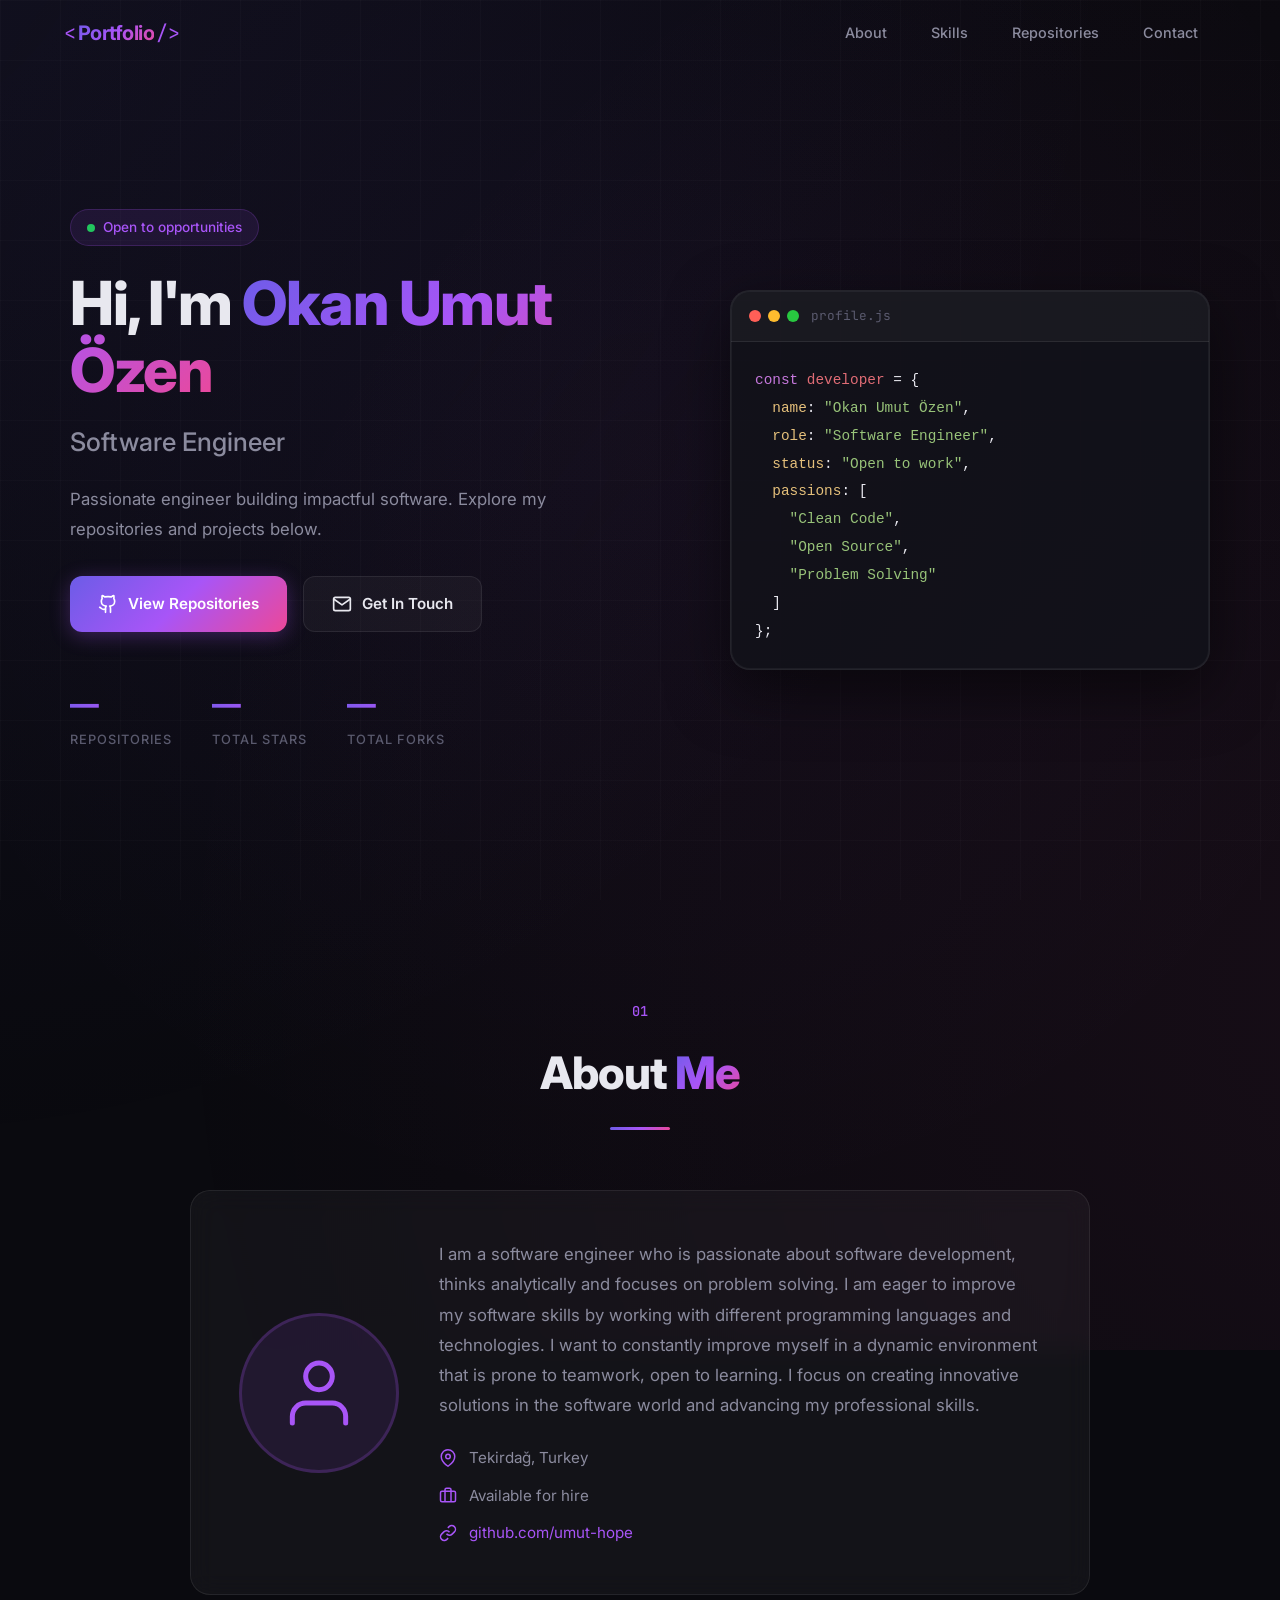
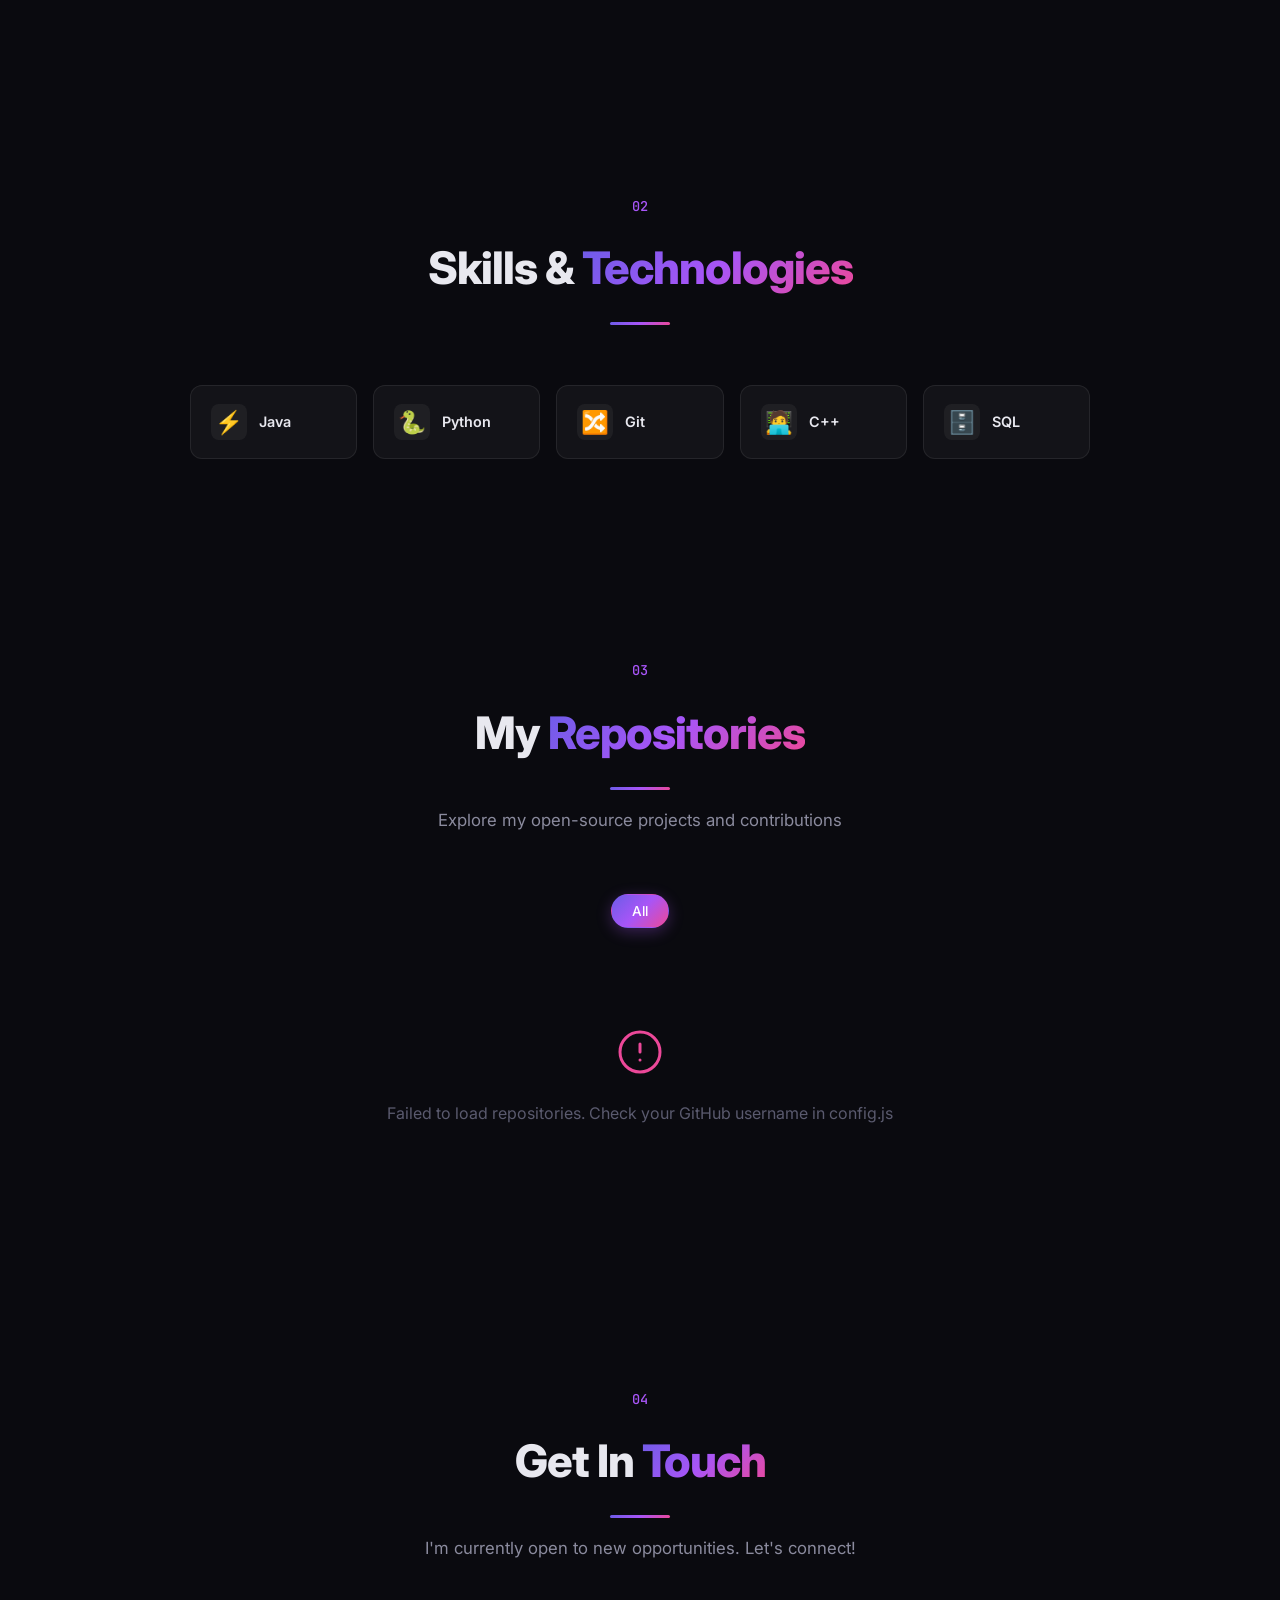
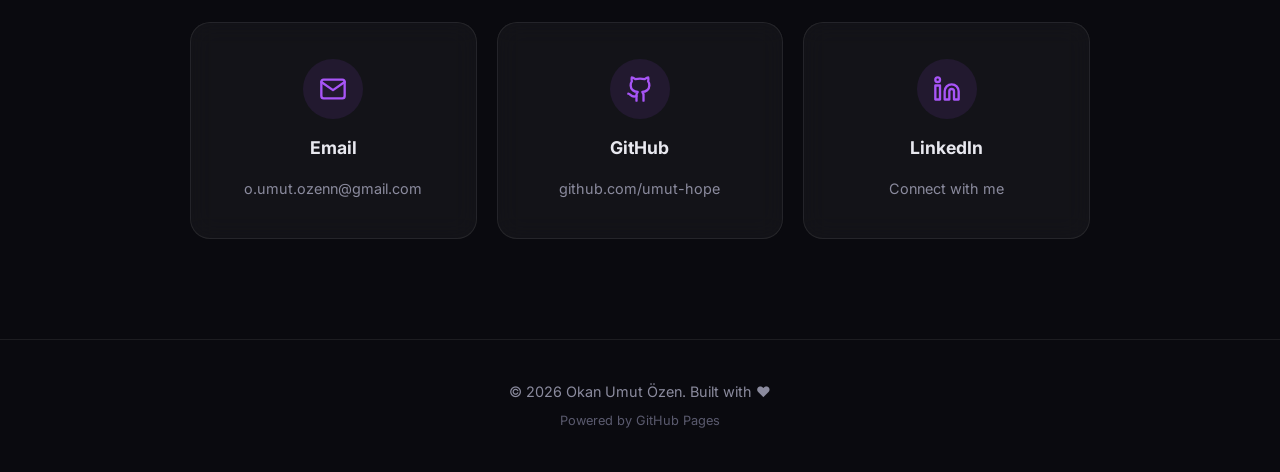
==== index.html @ e016a248 "Portfolio site redesign" ====
<!DOCTYPE html>
<html lang="en">
<head>
    <meta charset="UTF-8">
    <meta name="viewport" content="width=device-width, initial-scale=1.0">
    <meta name="description" content="Portfolio website showcasing projects, repositories, and professional background. Open for job opportunities.">
    <title>Portfolio | Developer</title>
    <link rel="preconnect" href="https://fonts.googleapis.com">
    <link rel="preconnect" href="https://fonts.gstatic.com" crossorigin>
    <link href="https://fonts.googleapis.com/css2?family=Inter:wght@300;400;500;600;700;800&family=JetBrains+Mono:wght@400;500&display=swap" rel="stylesheet">
    <link rel="stylesheet" href="style.css">
</head>
<body>
    <!-- Animated Background -->
    <div class="bg-gradient"></div>
    <div class="bg-grid"></div>

    <!-- Navigation -->
    <nav id="navbar" class="navbar">
        <div class="nav-container">
            <a href="#hero" class="nav-logo">
                <span class="logo-bracket">&lt;</span>
                <span class="logo-text">Portfolio</span>
                <span class="logo-bracket">/&gt;</span>
            </a>
            <ul class="nav-links">
                <li><a href="#about" class="nav-link">About</a></li>
                <li><a href="#skills" class="nav-link">Skills</a></li>
                <li><a href="#repos" class="nav-link">Repositories</a></li>
                <li><a href="#contact" class="nav-link">Contact</a></li>
            </ul>
            <button id="mobile-menu-btn" class="mobile-menu-btn" aria-label="Toggle menu">
                <span></span>
                <span></span>
                <span></span>
            </button>
        </div>
    </nav>

    <!-- Hero Section -->
    <section id="hero" class="hero">
        <div class="hero-content">
            <div class="hero-badge animate-in">
                <span class="status-dot"></span>
                Open to opportunities
            </div>
            <h1 class="hero-title animate-in">
                Hi, I'm <span class="gradient-text" id="hero-name">Your Name</span>
            </h1>
            <p class="hero-subtitle animate-in" id="hero-title">Software Developer</p>
            <p class="hero-description animate-in" id="hero-bio">
                Passionate developer building impactful software. Explore my repositories and projects below.
            </p>
            <div class="hero-actions animate-in">
                <a href="#repos" class="btn btn-primary">
                    <svg width="20" height="20" viewBox="0 0 24 24" fill="none" stroke="currentColor" stroke-width="2" stroke-linecap="round" stroke-linejoin="round"><path d="M15 22v-4a4.8 4.8 0 0 0-1-3.5c3 0 6-2 6-5.5.08-1.25-.27-2.48-1-3.5.28-1.15.28-2.35 0-3.5 0 0-1 0-3 1.5-2.64-.5-5.36-.5-8 0C6 2 5 2 5 2c-.3 1.15-.3 2.35 0 3.5A5.403 5.403 0 0 0 4 9c0 3.5 3 5.5 6 5.5-.39.49-.68 1.05-.85 1.65-.17.6-.22 1.23-.15 1.85v4"></path><path d="M9 18c-4.51 2-5-2-7-2"></path></svg>
                    View Repositories
                </a>
                <a href="#contact" class="btn btn-secondary">
                    <svg width="20" height="20" viewBox="0 0 24 24" fill="none" stroke="currentColor" stroke-width="2" stroke-linecap="round" stroke-linejoin="round"><path d="M4 4h16c1.1 0 2 .9 2 2v12c0 1.1-.9 2-2 2H4c-1.1 0-2-.9-2-2V6c0-1.1.9-2 2-2z"></path><polyline points="22,6 12,13 2,6"></polyline></svg>
                    Get In Touch
                </a>
            </div>
            <div class="hero-stats animate-in" id="hero-stats">
                <div class="stat">
                    <span class="stat-number" id="stat-repos">—</span>
                    <span class="stat-label">Repositories</span>
                </div>
                <div class="stat">
                    <span class="stat-number" id="stat-stars">—</span>
                    <span class="stat-label">Total Stars</span>
                </div>
                <div class="stat">
                    <span class="stat-number" id="stat-forks">—</span>
                    <span class="stat-label">Total Forks</span>
                </div>
            </div>
        </div>
        <div class="hero-visual">
            <div class="code-window animate-in">
                <div class="code-header">
                    <div class="code-dots">
                        <span class="dot dot-red"></span>
                        <span class="dot dot-yellow"></span>
                        <span class="dot dot-green"></span>
                    </div>
                    <span class="code-title">profile.js</span>
                </div>
                <pre class="code-body"><code><span class="code-keyword">const</span> <span class="code-variable">developer</span> = {
  <span class="code-property">name</span>: <span class="code-string" id="code-name">"Your Name"</span>,
  <span class="code-property">role</span>: <span class="code-string" id="code-role">"Developer"</span>,
  <span class="code-property">status</span>: <span class="code-string">"Open to work"</span>,
  <span class="code-property">passions</span>: [
    <span class="code-string">"Clean Code"</span>,
    <span class="code-string">"Open Source"</span>,
    <span class="code-string">"Problem Solving"</span>
  ]
};</code></pre>
            </div>
        </div>
    </section>

    <!-- About Section -->
    <section id="about" class="section about">
        <div class="container">
            <div class="section-header">
                <span class="section-tag">01</span>
                <h2 class="section-title">About <span class="gradient-text">Me</span></h2>
                <div class="section-line"></div>
            </div>
            <div class="about-content">
                <div class="about-card glass-card">
                    <div class="about-avatar" id="about-avatar">
                        <div class="avatar-placeholder">
                            <svg width="80" height="80" viewBox="0 0 24 24" fill="none" stroke="currentColor" stroke-width="1.5" stroke-linecap="round" stroke-linejoin="round"><path d="M20 21v-2a4 4 0 0 0-4-4H8a4 4 0 0 0-4 4v2"></path><circle cx="12" cy="7" r="4"></circle></svg>
                        </div>
                    </div>
                    <div class="about-text">
                        <p id="about-description">
                            I'm a passionate software developer who loves building useful applications and contributing to open source.
                            I'm currently looking for new opportunities where I can make an impact with my skills.
                        </p>
                        <div class="about-details">
                            <div class="detail-item">
                                <svg width="18" height="18" viewBox="0 0 24 24" fill="none" stroke="currentColor" stroke-width="2"><path d="M21 10c0 7-9 13-9 13s-9-6-9-13a9 9 0 0 1 18 0z"></path><circle cx="12" cy="10" r="3"></circle></svg>
                                <span id="about-location">Your Location</span>
                            </div>
                            <div class="detail-item">
                                <svg width="18" height="18" viewBox="0 0 24 24" fill="none" stroke="currentColor" stroke-width="2"><rect x="2" y="7" width="20" height="14" rx="2" ry="2"></rect><path d="M16 21V5a2 2 0 0 0-2-2h-4a2 2 0 0 0-2 2v16"></path></svg>
                                <span id="about-company">Available for hire</span>
                            </div>
                            <div class="detail-item">
                                <svg width="18" height="18" viewBox="0 0 24 24" fill="none" stroke="currentColor" stroke-width="2"><path d="M10 13a5 5 0 0 0 7.54.54l3-3a5 5 0 0 0-7.07-7.07l-1.72 1.71"></path><path d="M14 11a5 5 0 0 0-7.54-.54l-3 3a5 5 0 0 0 7.07 7.07l1.71-1.71"></path></svg>
                                <a href="#" id="about-github-link" target="_blank">github.com/username</a>
                            </div>
                        </div>
                    </div>
                </div>
            </div>
        </div>
    </section>

    <!-- Skills Section -->
    <section id="skills" class="section skills">
        <div class="container">
            <div class="section-header">
                <span class="section-tag">02</span>
                <h2 class="section-title">Skills & <span class="gradient-text">Technologies</span></h2>
                <div class="section-line"></div>
            </div>
            <div class="skills-grid" id="skills-grid">
                <!-- Skills will be populated by JS based on repo languages -->
            </div>
        </div>
    </section>

    <!-- Repositories Section -->
    <section id="repos" class="section repos">
        <div class="container">
            <div class="section-header">
                <span class="section-tag">03</span>
                <h2 class="section-title">My <span class="gradient-text">Repositories</span></h2>
                <div class="section-line"></div>
                <p class="section-subtitle">Explore my open-source projects and contributions</p>
            </div>

            <!-- Filter Bar -->
            <div class="filter-bar" id="filter-bar">
                <button class="filter-btn active" data-filter="all">All</button>
            </div>

            <!-- Repos Grid -->
            <div class="repos-grid" id="repos-grid">
                <div class="loading-state" id="repos-loading">
                    <div class="spinner"></div>
                    <p>Loading repositories...</p>
                </div>
            </div>

            <div class="repos-cta" id="repos-cta" style="display: none;">
                <a href="#" id="view-all-repos" class="btn btn-secondary" target="_blank">
                    View All on GitHub
                    <svg width="18" height="18" viewBox="0 0 24 24" fill="none" stroke="currentColor" stroke-width="2" stroke-linecap="round" stroke-linejoin="round"><line x1="7" y1="17" x2="17" y2="7"></line><polyline points="7 7 17 7 17 17"></polyline></svg>
                </a>
            </div>
        </div>
    </section>

    <!-- Contact Section -->
    <section id="contact" class="section contact">
        <div class="container">
            <div class="section-header">
                <span class="section-tag">04</span>
                <h2 class="section-title">Get In <span class="gradient-text">Touch</span></h2>
                <div class="section-line"></div>
                <p class="section-subtitle">I'm currently open to new opportunities. Let's connect!</p>
            </div>
            <div class="contact-grid">
                <a href="mailto:your@email.com" id="contact-email-link" class="contact-card glass-card">
                    <div class="contact-icon">
                        <svg width="28" height="28" viewBox="0 0 24 24" fill="none" stroke="currentColor" stroke-width="2" stroke-linecap="round" stroke-linejoin="round"><path d="M4 4h16c1.1 0 2 .9 2 2v12c0 1.1-.9 2-2 2H4c-1.1 0-2-.9-2-2V6c0-1.1.9-2 2-2z"></path><polyline points="22,6 12,13 2,6"></polyline></svg>
                    </div>
                    <h3>Email</h3>
                    <p id="contact-email">your@email.com</p>
                </a>
                <a href="#" id="contact-github-card" class="contact-card glass-card" target="_blank">
                    <div class="contact-icon">
                        <svg width="28" height="28" viewBox="0 0 24 24" fill="none" stroke="currentColor" stroke-width="2" stroke-linecap="round" stroke-linejoin="round"><path d="M15 22v-4a4.8 4.8 0 0 0-1-3.5c3 0 6-2 6-5.5.08-1.25-.27-2.48-1-3.5.28-1.15.28-2.35 0-3.5 0 0-1 0-3 1.5-2.64-.5-5.36-.5-8 0C6 2 5 2 5 2c-.3 1.15-.3 2.35 0 3.5A5.403 5.403 0 0 0 4 9c0 3.5 3 5.5 6 5.5-.39.49-.68 1.05-.85 1.65-.17.6-.22 1.23-.15 1.85v4"></path><path d="M9 18c-4.51 2-5-2-7-2"></path></svg>
                    </div>
                    <h3>GitHub</h3>
                    <p id="contact-github">github.com/username</p>
                </a>
                <a href="#" id="contact-linkedin-card" class="contact-card glass-card" target="_blank">
                    <div class="contact-icon">
                        <svg width="28" height="28" viewBox="0 0 24 24" fill="none" stroke="currentColor" stroke-width="2" stroke-linecap="round" stroke-linejoin="round"><path d="M16 8a6 6 0 0 1 6 6v7h-4v-7a2 2 0 0 0-2-2 2 2 0 0 0-2 2v7h-4v-7a6 6 0 0 1 6-6z"></path><rect x="2" y="9" width="4" height="12"></rect><circle cx="4" cy="4" r="2"></circle></svg>
                    </div>
                    <h3>LinkedIn</h3>
                    <p id="contact-linkedin">Connect with me</p>
                </a>
            </div>
        </div>
    </section>

    <!-- Footer -->
    <footer class="footer">
        <div class="container">
            <div class="footer-content">
                <p>&copy; <span id="footer-year">2026</span> <span id="footer-name">Your Name</span>. Built with ❤️</p>
                <p class="footer-sub">Powered by GitHub Pages</p>
            </div>
        </div>
    </footer>

    <script src="config.js"></script>
    <script src="app.js"></script>
</body>
</html>
---- style.css ----
/* ============================================================
   PORTFOLIO SITE - MAIN STYLES
   Dark mode with glassmorphism and gradient accents
   ============================================================ */

/* ---------- CSS Custom Properties ---------- */
:root {
    /* Background */
    --bg-primary: #0a0a0f;
    --bg-secondary: #12121a;
    --bg-card: rgba(255, 255, 255, 0.03);
    --bg-card-hover: rgba(255, 255, 255, 0.06);

    /* Glass */
    --glass-bg: rgba(255, 255, 255, 0.04);
    --glass-border: rgba(255, 255, 255, 0.08);
    --glass-shadow: 0 8px 32px rgba(0, 0, 0, 0.3);

    /* Text */
    --text-primary: #e8e8ef;
    --text-secondary: #8b8b9e;
    --text-muted: #5a5a6e;

    /* Accent Gradient */
    --accent-start: #6c5ce7;
    --accent-mid: #a855f7;
    --accent-end: #ec4899;
    --gradient: linear-gradient(135deg, var(--accent-start), var(--accent-mid), var(--accent-end));

    /* Spacing */
    --section-padding: 100px 0;
    --container-width: 1200px;
    --radius-sm: 8px;
    --radius-md: 12px;
    --radius-lg: 20px;
    --radius-xl: 28px;

    /* Transitions */
    --transition-fast: 0.2s cubic-bezier(0.4, 0, 0.2, 1);
    --transition-smooth: 0.4s cubic-bezier(0.4, 0, 0.2, 1);
    --transition-bounce: 0.5s cubic-bezier(0.34, 1.56, 0.64, 1);

    /* Font */
    --font-main: 'Inter', -apple-system, BlinkMacSystemFont, sans-serif;
    --font-mono: 'JetBrains Mono', 'Fira Code', monospace;
}

/* ---------- Reset ---------- */
*, *::before, *::after {
    margin: 0;
    padding: 0;
    box-sizing: border-box;
}

html {
    scroll-behavior: smooth;
    scroll-padding-top: 80px;
}

body {
    font-family: var(--font-main);
    background: var(--bg-primary);
    color: var(--text-primary);
    line-height: 1.7;
    overflow-x: hidden;
    -webkit-font-smoothing: antialiased;
    -moz-osx-font-smoothing: grayscale;
}

a {
    color: inherit;
    text-decoration: none;
}

img {
    max-width: 100%;
    display: block;
}

button {
    border: none;
    cursor: pointer;
    background: none;
    font-family: inherit;
    color: inherit;
}

ul {
    list-style: none;
}

/* ---------- Background Effects ---------- */
.bg-gradient {
    position: fixed;
    top: -50%;
    left: -50%;
    width: 200%;
    height: 200%;
    background:
        radial-gradient(circle at 20% 20%, rgba(108, 92, 231, 0.08) 0%, transparent 50%),
        radial-gradient(circle at 80% 80%, rgba(236, 72, 153, 0.06) 0%, transparent 50%),
        radial-gradient(circle at 50% 50%, rgba(168, 85, 247, 0.04) 0%, transparent 50%);
    animation: bgFloat 20s ease-in-out infinite;
    pointer-events: none;
    z-index: 0;
}

@keyframes bgFloat {
    0%, 100% { transform: translate(0, 0) rotate(0deg); }
    33% { transform: translate(-2%, -1%) rotate(1deg); }
    66% { transform: translate(1%, 2%) rotate(-1deg); }
}

.bg-grid {
    position: fixed;
    top: 0;
    left: 0;
    width: 100%;
    height: 100%;
    background-image:
        linear-gradient(rgba(255, 255, 255, 0.02) 1px, transparent 1px),
        linear-gradient(90deg, rgba(255, 255, 255, 0.02) 1px, transparent 1px);
    background-size: 60px 60px;
    pointer-events: none;
    z-index: 0;
}

/* ---------- Container ---------- */
.container {
    max-width: var(--container-width);
    margin: 0 auto;
    padding: 0 24px;
    position: relative;
    z-index: 1;
}

/* ---------- Navigation ---------- */
.navbar {
    position: fixed;
    top: 0;
    left: 0;
    right: 0;
    z-index: 1000;
    padding: 16px 0;
    transition: var(--transition-smooth);
    backdrop-filter: blur(0px);
}

.navbar.scrolled {
    padding: 10px 0;
    background: rgba(10, 10, 15, 0.85);
    backdrop-filter: blur(20px);
    border-bottom: 1px solid var(--glass-border);
}

.nav-container {
    max-width: var(--container-width);
    margin: 0 auto;
    padding: 0 24px;
    display: flex;
    align-items: center;
    justify-content: space-between;
}

.nav-logo {
    font-size: 1.25rem;
    font-weight: 700;
    letter-spacing: -0.5px;
    display: flex;
    align-items: center;
    gap: 2px;
}

.logo-bracket {
    color: var(--accent-mid);
    font-family: var(--font-mono);
    font-weight: 400;
}

.logo-text {
    background: var(--gradient);
    -webkit-background-clip: text;
    -webkit-text-fill-color: transparent;
    background-clip: text;
}

.nav-links {
    display: flex;
    gap: 8px;
}

.nav-link {
    padding: 8px 18px;
    border-radius: var(--radius-sm);
    font-size: 0.9rem;
    font-weight: 500;
    color: var(--text-secondary);
    transition: var(--transition-fast);
    position: relative;
}

.nav-link:hover {
    color: var(--text-primary);
    background: rgba(255, 255, 255, 0.05);
}

.nav-link.active {
    color: var(--accent-mid);
}

/* Mobile menu button */
.mobile-menu-btn {
    display: none;
    flex-direction: column;
    gap: 5px;
    padding: 8px;
}

.mobile-menu-btn span {
    display: block;
    width: 24px;
    height: 2px;
    background: var(--text-primary);
    border-radius: 2px;
    transition: var(--transition-fast);
}

.mobile-menu-btn.active span:nth-child(1) {
    transform: translateY(7px) rotate(45deg);
}
.mobile-menu-btn.active span:nth-child(2) {
    opacity: 0;
}
.mobile-menu-btn.active span:nth-child(3) {
    transform: translateY(-7px) rotate(-45deg);
}

/* ---------- Hero Section ---------- */
.hero {
    min-height: 100vh;
    display: flex;
    align-items: center;
    justify-content: center;
    padding: 120px 24px 60px;
    gap: 60px;
    max-width: var(--container-width);
    margin: 0 auto;
    position: relative;
    z-index: 1;
}

.hero-content {
    flex: 1;
    max-width: 600px;
}

.hero-badge {
    display: inline-flex;
    align-items: center;
    gap: 8px;
    padding: 6px 16px;
    background: rgba(168, 85, 247, 0.1);
    border: 1px solid rgba(168, 85, 247, 0.2);
    border-radius: 50px;
    font-size: 0.85rem;
    font-weight: 500;
    color: var(--accent-mid);
    margin-bottom: 24px;
}

.status-dot {
    width: 8px;
    height: 8px;
    background: #22c55e;
    border-radius: 50%;
    animation: pulse 2s ease-in-out infinite;
}

@keyframes pulse {
    0%, 100% { opacity: 1; box-shadow: 0 0 0 0 rgba(34, 197, 94, 0.4); }
    50% { opacity: 0.8; box-shadow: 0 0 0 8px rgba(34, 197, 94, 0); }
}

.hero-title {
    font-size: clamp(2.5rem, 5vw, 3.8rem);
    font-weight: 800;
    line-height: 1.1;
    letter-spacing: -1.5px;
    margin-bottom: 16px;
}

.gradient-text {
    background: var(--gradient);
    -webkit-background-clip: text;
    -webkit-text-fill-color: transparent;
    background-clip: text;
}

.hero-subtitle {
    font-size: clamp(1.2rem, 2.5vw, 1.6rem);
    font-weight: 500;
    color: var(--text-secondary);
    margin-bottom: 20px;
}

.hero-description {
    font-size: 1.05rem;
    color: var(--text-secondary);
    line-height: 1.8;
    margin-bottom: 32px;
    max-width: 500px;
}

.hero-actions {
    display: flex;
    gap: 16px;
    margin-bottom: 48px;
    flex-wrap: wrap;
}

/* ---------- Buttons ---------- */
.btn {
    display: inline-flex;
    align-items: center;
    gap: 10px;
    padding: 14px 28px;
    border-radius: var(--radius-md);
    font-size: 0.95rem;
    font-weight: 600;
    transition: var(--transition-fast);
    position: relative;
    overflow: hidden;
}

.btn-primary {
    background: var(--gradient);
    color: #fff;
    box-shadow: 0 4px 20px rgba(168, 85, 247, 0.3);
}

.btn-primary:hover {
    transform: translateY(-2px);
    box-shadow: 0 8px 30px rgba(168, 85, 247, 0.4);
}

.btn-secondary {
    background: var(--glass-bg);
    border: 1px solid var(--glass-border);
    color: var(--text-primary);
    backdrop-filter: blur(10px);
}

.btn-secondary:hover {
    background: rgba(255, 255, 255, 0.08);
    border-color: rgba(255, 255, 255, 0.15);
    transform: translateY(-2px);
}

/* ---------- Stats ---------- */
.hero-stats {
    display: flex;
    gap: 40px;
}

.stat {
    display: flex;
    flex-direction: column;
}

.stat-number {
    font-size: 1.8rem;
    font-weight: 800;
    letter-spacing: -1px;
    background: var(--gradient);
    -webkit-background-clip: text;
    -webkit-text-fill-color: transparent;
    background-clip: text;
}

.stat-label {
    font-size: 0.8rem;
    color: var(--text-muted);
    font-weight: 500;
    text-transform: uppercase;
    letter-spacing: 1px;
}

/* ---------- Code Window ---------- */
.hero-visual {
    flex: 1;
    max-width: 480px;
    perspective: 1000px;
}

.code-window {
    background: rgba(18, 18, 26, 0.9);
    border: 1px solid var(--glass-border);
    border-radius: var(--radius-lg);
    overflow: hidden;
    box-shadow:
        0 20px 60px rgba(0, 0, 0, 0.5),
        0 0 0 1px rgba(255, 255, 255, 0.05) inset;
    transform: rotateY(-5deg) rotateX(2deg);
    transition: var(--transition-smooth);
}

.code-window:hover {
    transform: rotateY(0deg) rotateX(0deg);
    box-shadow:
        0 25px 70px rgba(0, 0, 0, 0.4),
        0 0 40px rgba(168, 85, 247, 0.1);
}

.code-header {
    display: flex;
    align-items: center;
    gap: 12px;
    padding: 14px 18px;
    background: rgba(255, 255, 255, 0.03);
    border-bottom: 1px solid var(--glass-border);
}

.code-dots {
    display: flex;
    gap: 7px;
}

.dot {
    width: 12px;
    height: 12px;
    border-radius: 50%;
}

.dot-red { background: #ff5f57; }
.dot-yellow { background: #febc2e; }
.dot-green { background: #28c840; }

.code-title {
    font-family: var(--font-mono);
    font-size: 0.8rem;
    color: var(--text-muted);
}

.code-body {
    padding: 24px;
    font-family: var(--font-mono);
    font-size: 0.9rem;
    line-height: 1.8;
    overflow-x: auto;
}

.code-keyword { color: #c678dd; }
.code-variable { color: #e06c75; }
.code-property { color: #e5c07b; }
.code-string { color: #98c379; }

/* ---------- Sections ---------- */
.section {
    padding: var(--section-padding);
    position: relative;
    z-index: 1;
}

.section-header {
    text-align: center;
    margin-bottom: 60px;
}

.section-tag {
    font-family: var(--font-mono);
    font-size: 0.85rem;
    color: var(--accent-mid);
    font-weight: 500;
    display: block;
    margin-bottom: 12px;
}

.section-title {
    font-size: clamp(2rem, 4vw, 2.8rem);
    font-weight: 800;
    letter-spacing: -1px;
    margin-bottom: 16px;
}

.section-line {
    width: 60px;
    height: 3px;
    background: var(--gradient);
    border-radius: 3px;
    margin: 0 auto;
}

.section-subtitle {
    color: var(--text-secondary);
    font-size: 1.05rem;
    margin-top: 16px;
    max-width: 500px;
    margin-left: auto;
    margin-right: auto;
}

/* ---------- Glass Card ---------- */
.glass-card {
    background: var(--glass-bg);
    border: 1px solid var(--glass-border);
    border-radius: var(--radius-lg);
    backdrop-filter: blur(12px);
    transition: var(--transition-smooth);
}

.glass-card:hover {
    background: var(--bg-card-hover);
    border-color: rgba(255, 255, 255, 0.12);
    box-shadow: var(--glass-shadow);
}

/* ---------- About Section ---------- */
.about-card {
    display: flex;
    gap: 40px;
    padding: 48px;
    align-items: center;
    max-width: 900px;
    margin: 0 auto;
}

.about-avatar {
    flex-shrink: 0;
}

.about-avatar img {
    width: 160px;
    height: 160px;
    border-radius: 50%;
    object-fit: cover;
    border: 3px solid var(--glass-border);
    box-shadow: 0 0 40px rgba(168, 85, 247, 0.15);
}

.avatar-placeholder {
    width: 160px;
    height: 160px;
    border-radius: 50%;
    display: flex;
    align-items: center;
    justify-content: center;
    background: rgba(168, 85, 247, 0.1);
    border: 3px solid rgba(168, 85, 247, 0.2);
    color: var(--accent-mid);
}

.about-text p {
    color: var(--text-secondary);
    font-size: 1.05rem;
    line-height: 1.8;
    margin-bottom: 24px;
}

.about-details {
    display: flex;
    flex-direction: column;
    gap: 12px;
}

.detail-item {
    display: flex;
    align-items: center;
    gap: 12px;
    color: var(--text-secondary);
    font-size: 0.95rem;
}

.detail-item svg {
    color: var(--accent-mid);
    flex-shrink: 0;
}

.detail-item a {
    color: var(--accent-mid);
    transition: var(--transition-fast);
}

.detail-item a:hover {
    text-decoration: underline;
}

/* ---------- Skills Section ---------- */
.skills-grid {
    display: grid;
    grid-template-columns: repeat(auto-fill, minmax(160px, 1fr));
    gap: 16px;
    max-width: 900px;
    margin: 0 auto;
}

.skill-card {
    display: flex;
    align-items: center;
    gap: 12px;
    padding: 18px 20px;
    background: var(--glass-bg);
    border: 1px solid var(--glass-border);
    border-radius: var(--radius-md);
    transition: var(--transition-smooth);
    cursor: default;
}

.skill-card:hover {
    background: var(--bg-card-hover);
    border-color: rgba(255, 255, 255, 0.15);
    transform: translateY(-4px);
    box-shadow: 0 12px 30px rgba(0, 0, 0, 0.3);
}

.skill-icon {
    font-size: 1.4rem;
    width: 36px;
    height: 36px;
    display: flex;
    align-items: center;
    justify-content: center;
    border-radius: var(--radius-sm);
    background: rgba(255, 255, 255, 0.05);
}

.skill-name {
    font-size: 0.9rem;
    font-weight: 600;
}

/* ---------- Filter Bar ---------- */
.filter-bar {
    display: flex;
    gap: 8px;
    justify-content: center;
    margin-bottom: 40px;
    flex-wrap: wrap;
}

.filter-btn {
    padding: 8px 20px;
    border-radius: 50px;
    font-size: 0.85rem;
    font-weight: 500;
    color: var(--text-secondary);
    border: 1px solid var(--glass-border);
    background: var(--glass-bg);
    transition: var(--transition-fast);
}

.filter-btn:hover {
    color: var(--text-primary);
    border-color: rgba(255, 255, 255, 0.15);
    background: rgba(255, 255, 255, 0.06);
}

.filter-btn.active {
    background: var(--gradient);
    color: #fff;
    border-color: transparent;
    box-shadow: 0 4px 15px rgba(168, 85, 247, 0.3);
}

/* ---------- Repos Grid ---------- */
.repos-grid {
    display: grid;
    grid-template-columns: repeat(auto-fill, minmax(350px, 1fr));
    gap: 20px;
}

.repo-card {
    background: var(--glass-bg);
    border: 1px solid var(--glass-border);
    border-radius: var(--radius-lg);
    padding: 28px;
    display: flex;
    flex-direction: column;
    transition: var(--transition-smooth);
    position: relative;
    overflow: hidden;
}

.repo-card::before {
    content: '';
    position: absolute;
    top: 0;
    left: 0;
    right: 0;
    height: 3px;
    background: var(--gradient);
    opacity: 0;
    transition: var(--transition-fast);
}

.repo-card:hover {
    background: var(--bg-card-hover);
    border-color: rgba(255, 255, 255, 0.12);
    transform: translateY(-6px);
    box-shadow: 0 20px 50px rgba(0, 0, 0, 0.3);
}

.repo-card:hover::before {
    opacity: 1;
}

.repo-header {
    display: flex;
    align-items: flex-start;
    justify-content: space-between;
    margin-bottom: 14px;
}

.repo-icon {
    color: var(--accent-mid);
}

.repo-link {
    color: var(--text-muted);
    transition: var(--transition-fast);
    padding: 4px;
}

.repo-link:hover {
    color: var(--accent-mid);
}

.repo-name {
    font-size: 1.15rem;
    font-weight: 700;
    margin-bottom: 10px;
    color: var(--text-primary);
    transition: var(--transition-fast);
}

.repo-card:hover .repo-name {
    color: var(--accent-mid);
}

.repo-description {
    font-size: 0.9rem;
    color: var(--text-secondary);
    line-height: 1.6;
    flex: 1;
    margin-bottom: 20px;
}

.repo-meta {
    display: flex;
    align-items: center;
    gap: 20px;
    flex-wrap: wrap;
}

.repo-language {
    display: flex;
    align-items: center;
    gap: 6px;
    font-size: 0.82rem;
    color: var(--text-secondary);
    font-weight: 500;
}

.language-dot {
    width: 10px;
    height: 10px;
    border-radius: 50%;
}

.repo-stat {
    display: flex;
    align-items: center;
    gap: 5px;
    font-size: 0.82rem;
    color: var(--text-muted);
}

.repo-stat svg {
    width: 14px;
    height: 14px;
}

.repo-topics {
    display: flex;
    gap: 6px;
    flex-wrap: wrap;
    margin-bottom: 16px;
}

.repo-topic {
    padding: 3px 10px;
    background: rgba(168, 85, 247, 0.1);
    border: 1px solid rgba(168, 85, 247, 0.15);
    border-radius: 50px;
    font-size: 0.72rem;
    color: var(--accent-mid);
    font-weight: 500;
}

/* Loading State */
.loading-state {
    grid-column: 1 / -1;
    text-align: center;
    padding: 60px 20px;
    color: var(--text-muted);
}

.spinner {
    width: 40px;
    height: 40px;
    border: 3px solid var(--glass-border);
    border-top-color: var(--accent-mid);
    border-radius: 50%;
    animation: spin 0.8s linear infinite;
    margin: 0 auto 16px;
}

@keyframes spin {
    to { transform: rotate(360deg); }
}

/* Error state */
.error-state {
    grid-column: 1 / -1;
    text-align: center;
    padding: 60px 20px;
    color: var(--text-muted);
}

.error-state svg {
    margin-bottom: 16px;
    color: var(--accent-end);
}

/* ---------- Repos CTA ---------- */
.repos-cta {
    text-align: center;
    margin-top: 48px;
}

/* ---------- Contact Section ---------- */
.contact-grid {
    display: grid;
    grid-template-columns: repeat(auto-fit, minmax(250px, 1fr));
    gap: 20px;
    max-width: 900px;
    margin: 0 auto;
}

.contact-card {
    padding: 36px 28px;
    text-align: center;
    display: flex;
    flex-direction: column;
    align-items: center;
    gap: 14px;
    cursor: pointer;
}

.contact-card:hover {
    transform: translateY(-6px);
    box-shadow: 0 20px 50px rgba(0, 0, 0, 0.3);
}

.contact-icon {
    width: 60px;
    height: 60px;
    display: flex;
    align-items: center;
    justify-content: center;
    background: rgba(168, 85, 247, 0.1);
    border-radius: 50%;
    color: var(--accent-mid);
    transition: var(--transition-smooth);
}

.contact-card:hover .contact-icon {
    background: var(--gradient);
    color: #fff;
    transform: scale(1.1);
}

.contact-card h3 {
    font-size: 1.1rem;
    font-weight: 700;
}

.contact-card p {
    font-size: 0.9rem;
    color: var(--text-secondary);
}

/* ---------- Footer ---------- */
.footer {
    padding: 40px 24px;
    border-top: 1px solid var(--glass-border);
    position: relative;
    z-index: 1;
}

.footer-content {
    text-align: center;
}

.footer-content p {
    color: var(--text-secondary);
    font-size: 0.9rem;
}

.footer-sub {
    color: var(--text-muted) !important;
    font-size: 0.8rem !important;
    margin-top: 6px;
}

/* ---------- Animations ---------- */
.animate-in {
    opacity: 0;
    transform: translateY(30px);
    animation: fadeInUp 0.7s var(--transition-smooth) forwards;
}

.animate-in:nth-child(1) { animation-delay: 0.1s; }
.animate-in:nth-child(2) { animation-delay: 0.2s; }
.animate-in:nth-child(3) { animation-delay: 0.3s; }
.animate-in:nth-child(4) { animation-delay: 0.4s; }
.animate-in:nth-child(5) { animation-delay: 0.5s; }
.animate-in:nth-child(6) { animation-delay: 0.6s; }
.animate-in:nth-child(7) { animation-delay: 0.7s; }

@keyframes fadeInUp {
    to {
        opacity: 1;
        transform: translateY(0);
    }
}

/* Scroll reveal */
.reveal {
    opacity: 0;
    transform: translateY(40px);
    transition: opacity 0.6s ease, transform 0.6s ease;
}

.reveal.visible {
    opacity: 1;
    transform: translateY(0);
}

/* ---------- Responsive ---------- */
@media (max-width: 900px) {
    .hero {
        flex-direction: column;
        text-align: center;
        padding-top: 140px;
        gap: 40px;
    }

    .hero-content {
        max-width: 100%;
    }

    .hero-description {
        max-width: 100%;
    }

    .hero-actions {
        justify-content: center;
    }

    .hero-stats {
        justify-content: center;
    }

    .hero-visual {
        max-width: 400px;
    }

    .code-window {
        transform: none;
    }

    .about-card {
        flex-direction: column;
        text-align: center;
        padding: 32px 24px;
    }

    .about-details {
        align-items: center;
    }

    .repos-grid {
        grid-template-columns: 1fr;
    }

    .nav-links {
        display: none;
        position: absolute;
        top: 100%;
        left: 0;
        right: 0;
        background: rgba(10, 10, 15, 0.95);
        backdrop-filter: blur(20px);
        flex-direction: column;
        padding: 16px;
        border-bottom: 1px solid var(--glass-border);
    }

    .nav-links.open {
        display: flex;
    }

    .mobile-menu-btn {
        display: flex;
    }
}

@media (max-width: 480px) {
    .hero-title {
        font-size: 2rem;
    }

    .hero-stats {
        gap: 24px;
    }

    .stat-number {
        font-size: 1.4rem;
    }

    .btn {
        padding: 12px 22px;
        font-size: 0.9rem;
    }

    .section {
        padding: 60px 0;
    }

    .contact-grid {
        grid-template-columns: 1fr;
    }
}
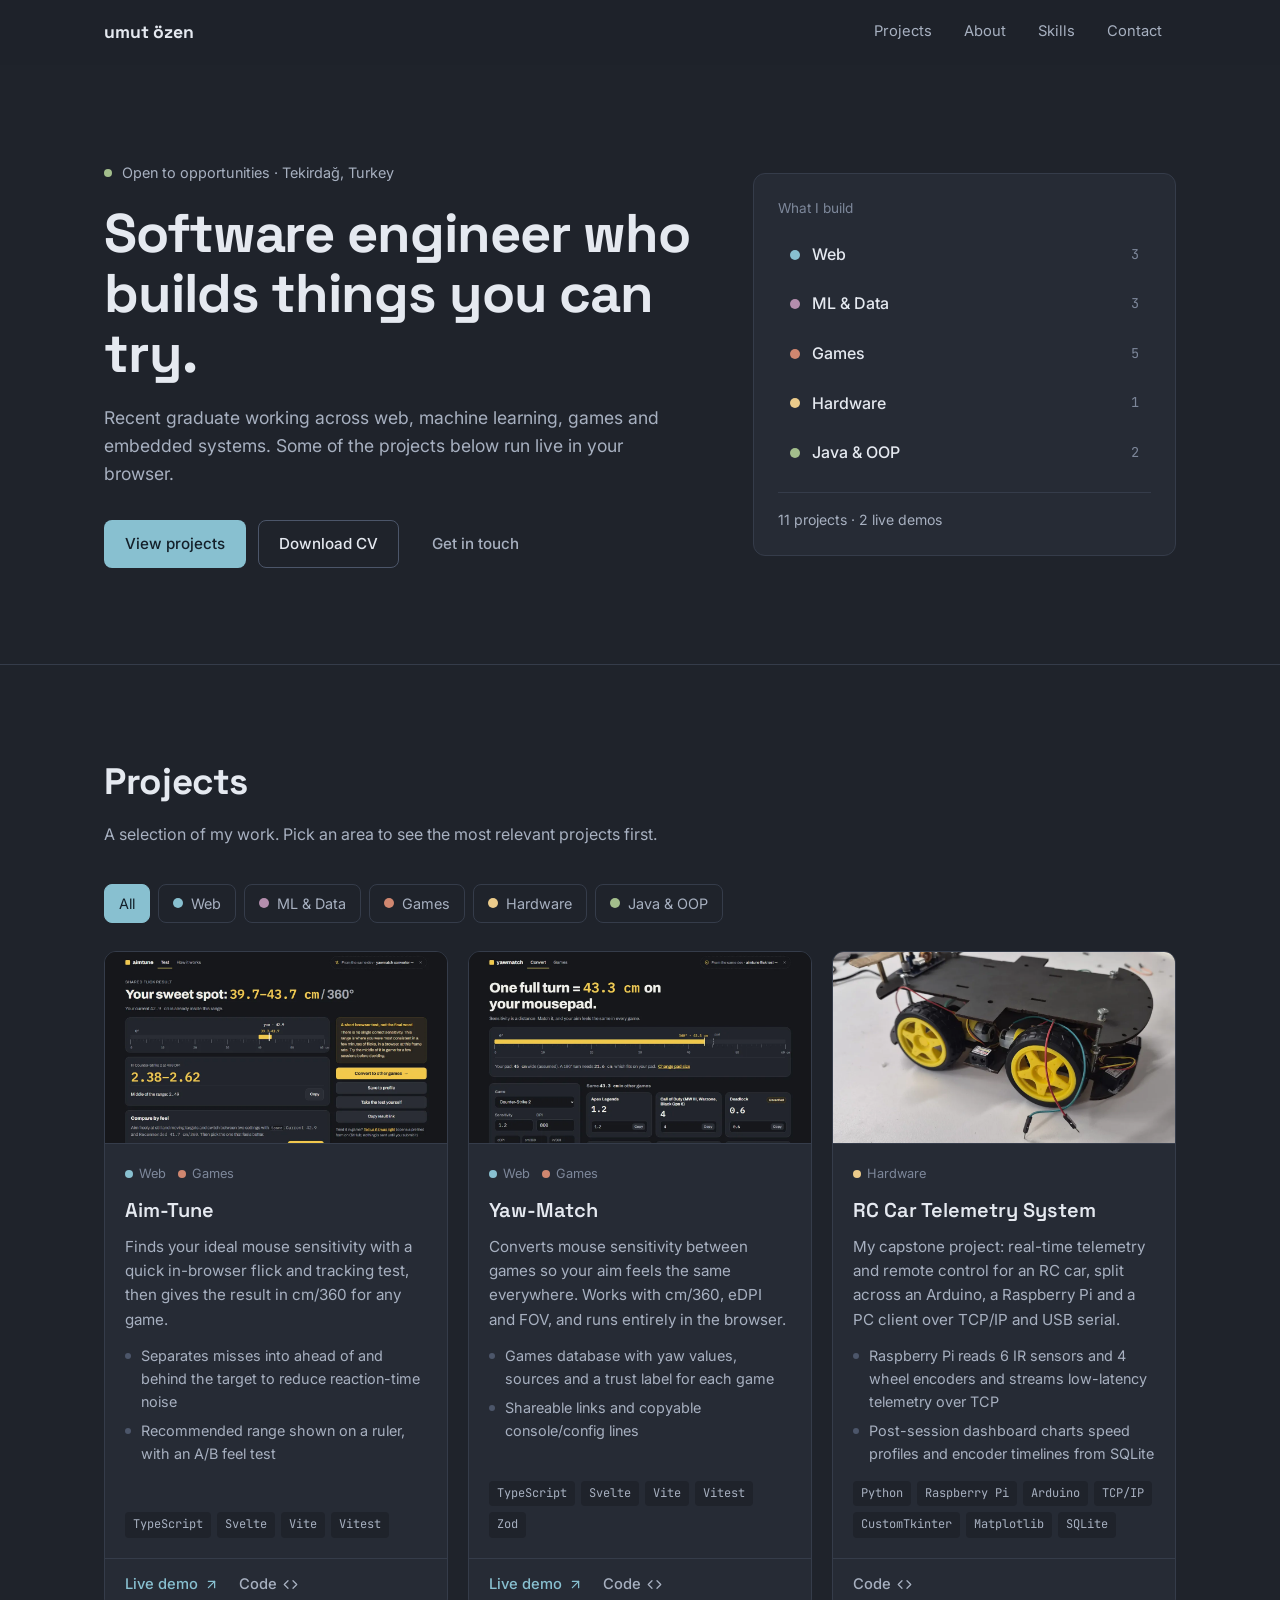
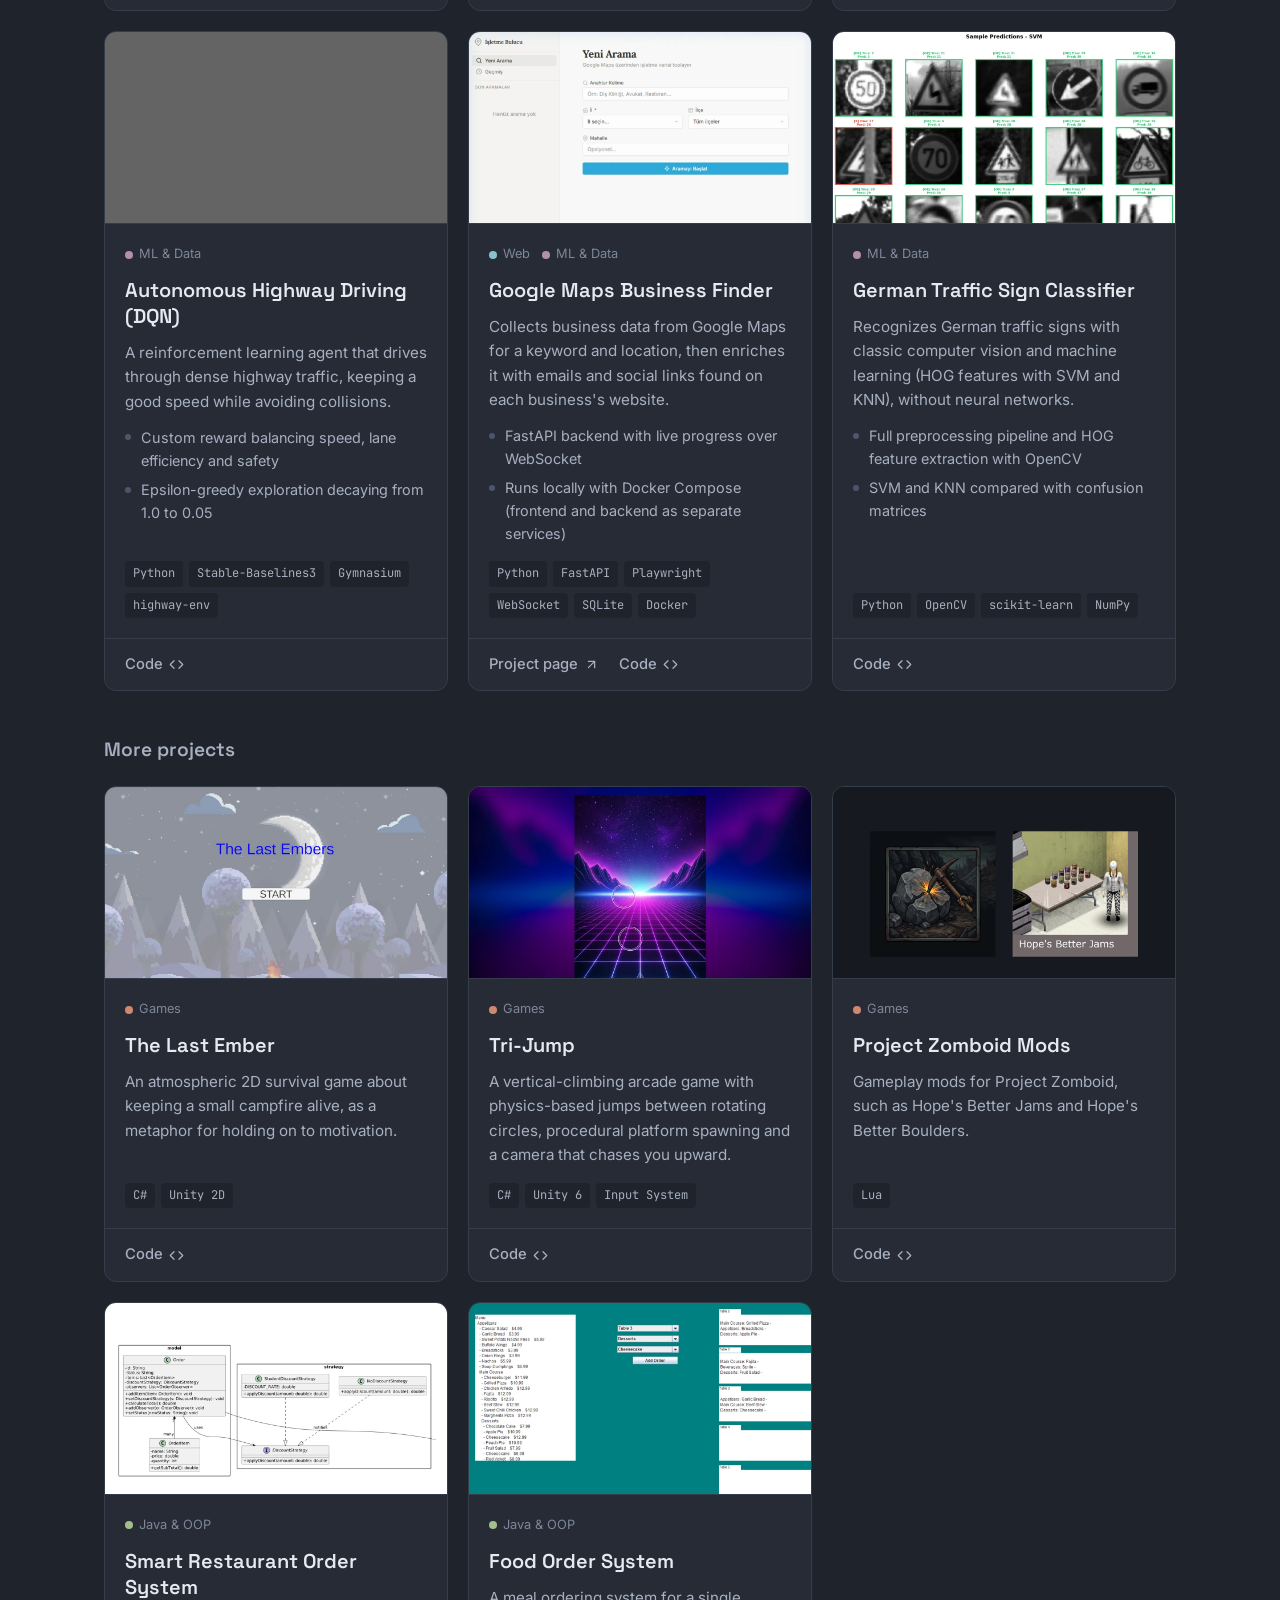
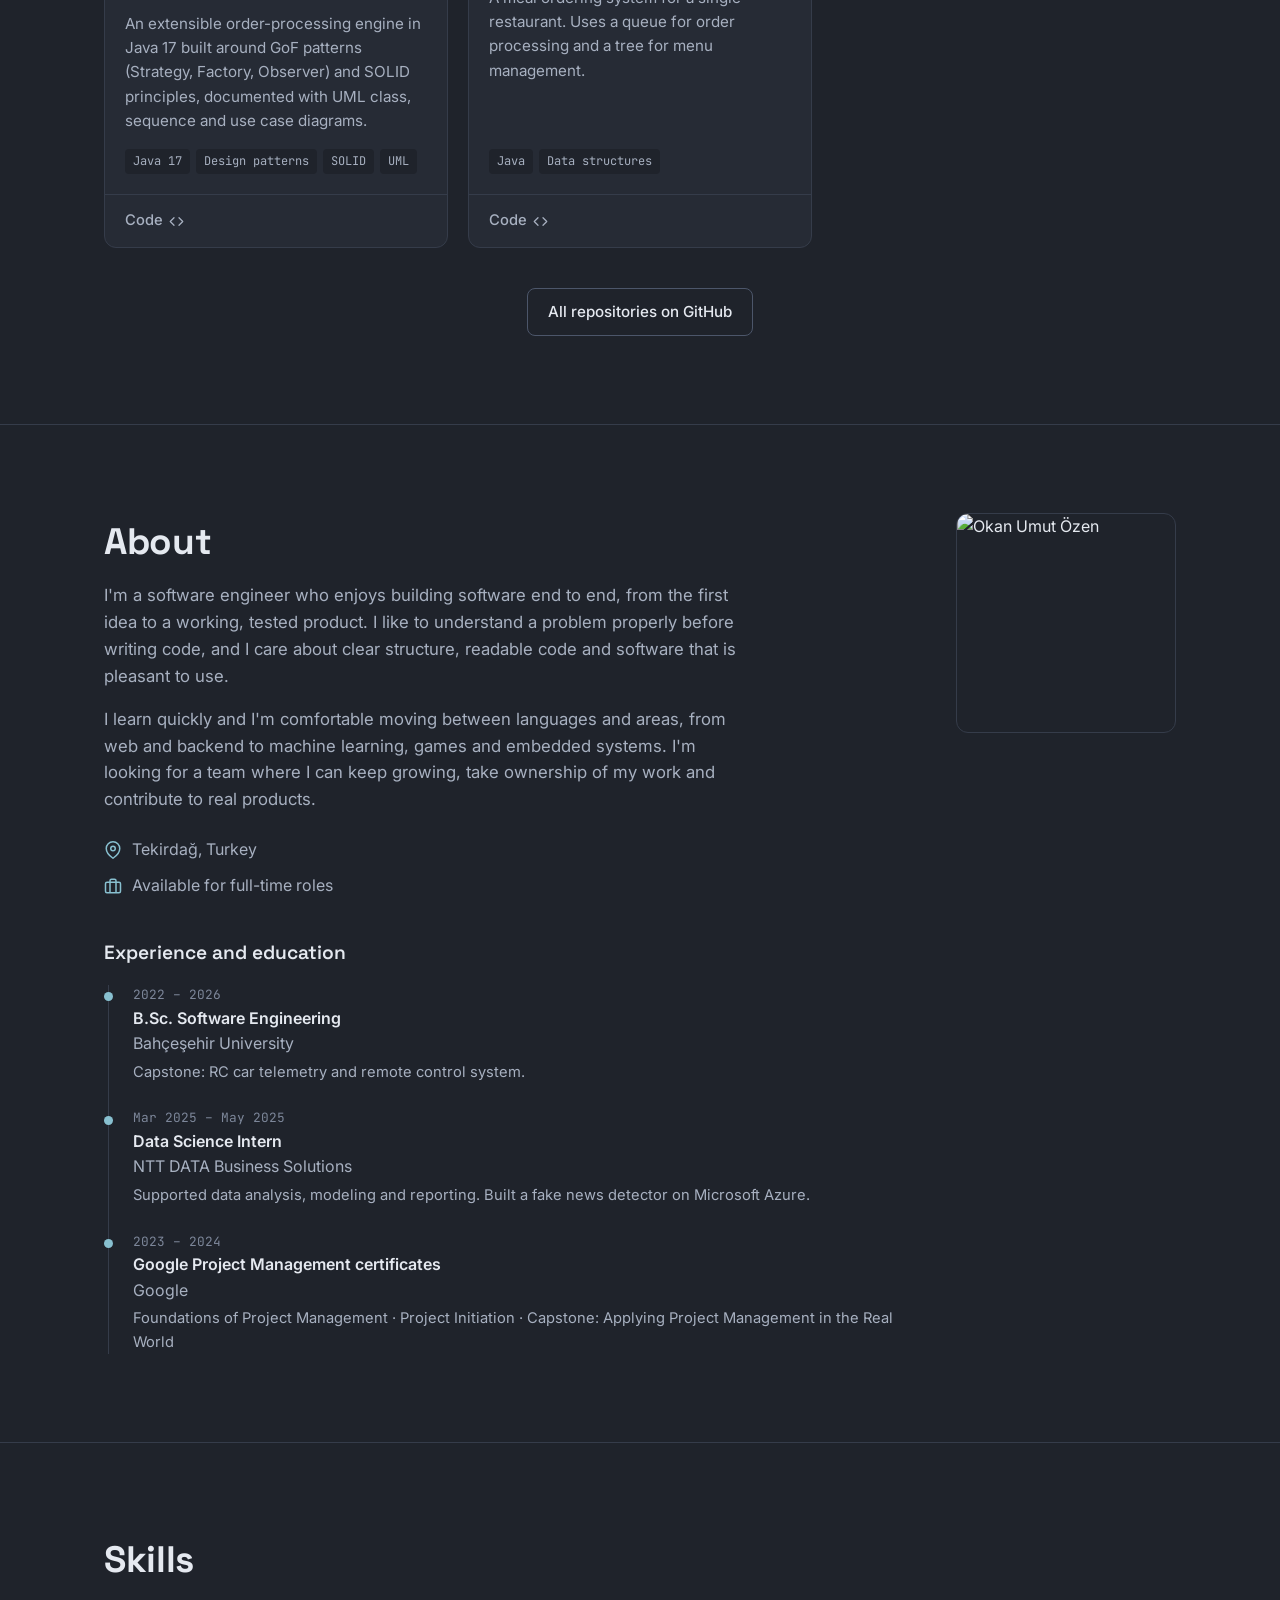
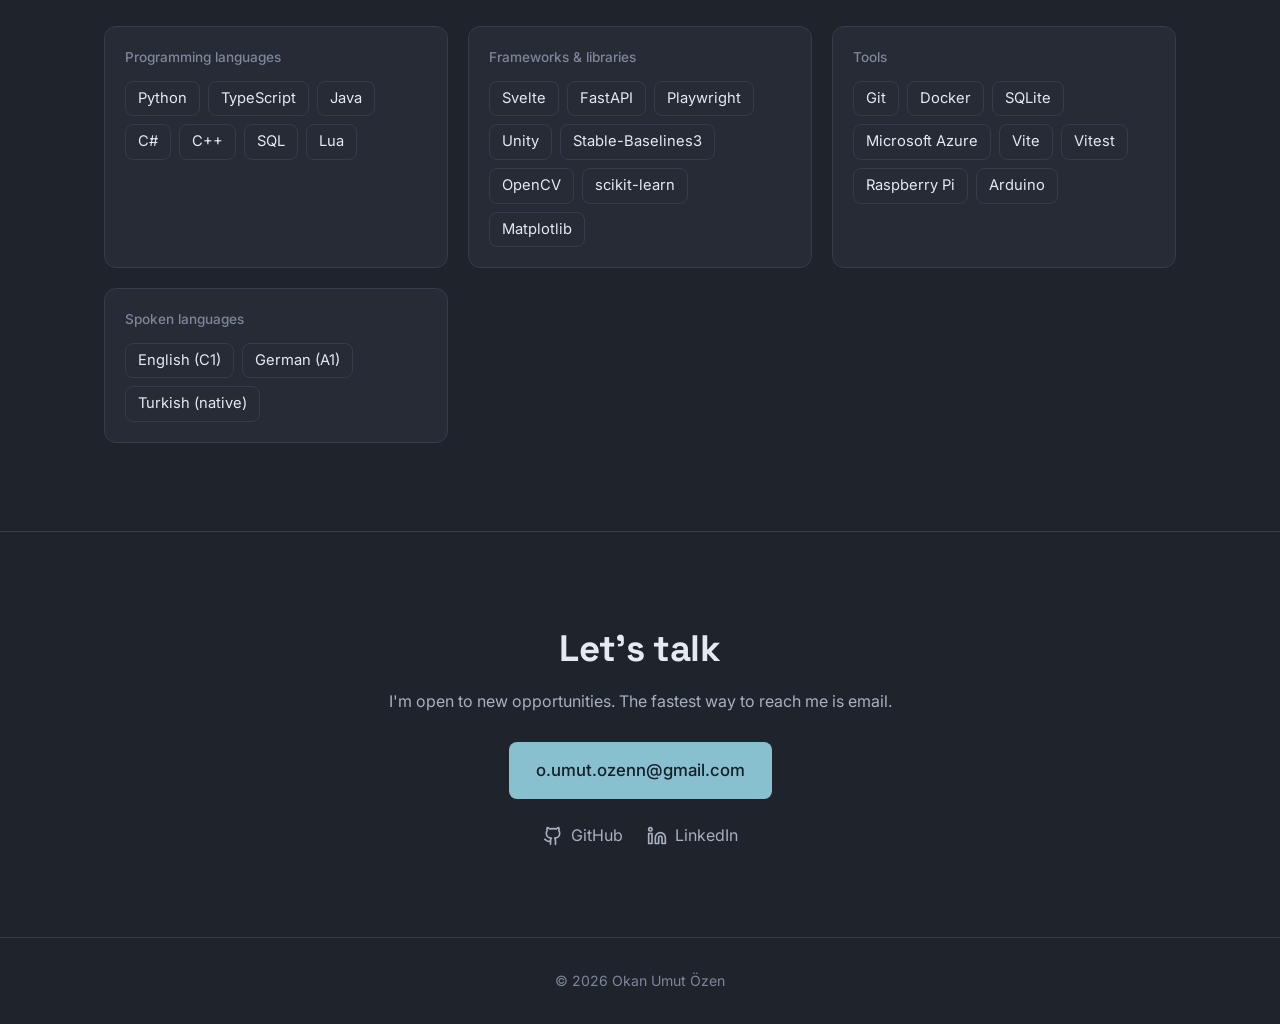
==== commit d90f9bd5: "feat: redesign portfolio with nord theme and curated projects - Replace the gradient and glass look " ====
--- a/index.html
+++ b/index.html
@@ -3,231 +3,152 @@
 <head>
     <meta charset="UTF-8">
     <meta name="viewport" content="width=device-width, initial-scale=1.0">
-    <meta name="description" content="Portfolio website showcasing projects, repositories, and professional background. Open for job opportunities.">
-    <title>Portfolio | Developer</title>
+    <title>Okan Umut Özen | Software Engineer</title>
+    <meta name="description" content="Okan Umut Özen, software engineer. Projects in web, machine learning, games and embedded systems, many of them live in the browser.">
+    <meta name="theme-color" content="#1f232b">
+
+    <meta property="og:type" content="website">
+    <meta property="og:title" content="Okan Umut Özen | Software Engineer">
+    <meta property="og:description" content="Projects in web, machine learning, games and embedded systems, many of them live in the browser.">
+    <meta property="og:url" content="https://umut-hope.github.io/">
+    <meta property="og:image" content="https://avatars.githubusercontent.com/u/166342077?v=4">
+    <meta name="twitter:card" content="summary">
+
+    <link rel="icon" href="favicon.svg" type="image/svg+xml">
     <link rel="preconnect" href="https://fonts.googleapis.com">
     <link rel="preconnect" href="https://fonts.gstatic.com" crossorigin>
-    <link href="https://fonts.googleapis.com/css2?family=Inter:wght@300;400;500;600;700;800&family=JetBrains+Mono:wght@400;500&display=swap" rel="stylesheet">
+    <link href="https://fonts.googleapis.com/css2?family=Inter:wght@400;500;600&family=JetBrains+Mono:wght@400;500&family=Space+Grotesk:wght@500;600;700&display=swap" rel="stylesheet">
     <link rel="stylesheet" href="style.css">
 </head>
 <body>
-    <!-- Animated Background -->
-    <div class="bg-gradient"></div>
-    <div class="bg-grid"></div>
+    <a class="skip-link" href="#projects">Skip to projects</a>
 
-    <!-- Navigation -->
     <nav id="navbar" class="navbar">
-        <div class="nav-container">
-            <a href="#hero" class="nav-logo">
-                <span class="logo-bracket">&lt;</span>
-                <span class="logo-text">Portfolio</span>
-                <span class="logo-bracket">/&gt;</span>
-            </a>
-            <ul class="nav-links">
+        <div class="container nav-container">
+            <a href="#hero" class="nav-logo">umut özen</a>
+            <ul class="nav-links" id="nav-links">
+                <li><a href="#projects" class="nav-link">Projects</a></li>
                 <li><a href="#about" class="nav-link">About</a></li>
                 <li><a href="#skills" class="nav-link">Skills</a></li>
-                <li><a href="#repos" class="nav-link">Repositories</a></li>
                 <li><a href="#contact" class="nav-link">Contact</a></li>
             </ul>
-            <button id="mobile-menu-btn" class="mobile-menu-btn" aria-label="Toggle menu">
-                <span></span>
-                <span></span>
-                <span></span>
+            <button id="mobile-menu-btn" class="mobile-menu-btn" aria-label="Toggle menu" aria-expanded="false" aria-controls="nav-links">
+                <span></span><span></span><span></span>
             </button>
         </div>
     </nav>
 
-    <!-- Hero Section -->
-    <section id="hero" class="hero">
-        <div class="hero-content">
-            <div class="hero-badge animate-in">
-                <span class="status-dot"></span>
-                Open to opportunities
-            </div>
-            <h1 class="hero-title animate-in">
-                Hi, I'm <span class="gradient-text" id="hero-name">Your Name</span>
-            </h1>
-            <p class="hero-subtitle animate-in" id="hero-title">Software Developer</p>
-            <p class="hero-description animate-in" id="hero-bio">
-                Passionate developer building impactful software. Explore my repositories and projects below.
-            </p>
-            <div class="hero-actions animate-in">
-                <a href="#repos" class="btn btn-primary">
-                    <svg width="20" height="20" viewBox="0 0 24 24" fill="none" stroke="currentColor" stroke-width="2" stroke-linecap="round" stroke-linejoin="round"><path d="M15 22v-4a4.8 4.8 0 0 0-1-3.5c3 0 6-2 6-5.5.08-1.25-.27-2.48-1-3.5.28-1.15.28-2.35 0-3.5 0 0-1 0-3 1.5-2.64-.5-5.36-.5-8 0C6 2 5 2 5 2c-.3 1.15-.3 2.35 0 3.5A5.403 5.403 0 0 0 4 9c0 3.5 3 5.5 6 5.5-.39.49-.68 1.05-.85 1.65-.17.6-.22 1.23-.15 1.85v4"></path><path d="M9 18c-4.51 2-5-2-7-2"></path></svg>
-                    View Repositories
-                </a>
-                <a href="#contact" class="btn btn-secondary">
-                    <svg width="20" height="20" viewBox="0 0 24 24" fill="none" stroke="currentColor" stroke-width="2" stroke-linecap="round" stroke-linejoin="round"><path d="M4 4h16c1.1 0 2 .9 2 2v12c0 1.1-.9 2-2 2H4c-1.1 0-2-.9-2-2V6c0-1.1.9-2 2-2z"></path><polyline points="22,6 12,13 2,6"></polyline></svg>
-                    Get In Touch
-                </a>
-            </div>
-            <div class="hero-stats animate-in" id="hero-stats">
-                <div class="stat">
-                    <span class="stat-number" id="stat-repos">—</span>
-                    <span class="stat-label">Repositories</span>
-                </div>
-                <div class="stat">
-                    <span class="stat-number" id="stat-stars">—</span>
-                    <span class="stat-label">Total Stars</span>
-                </div>
-                <div class="stat">
-                    <span class="stat-number" id="stat-forks">—</span>
-                    <span class="stat-label">Total Forks</span>
-                </div>
-            </div>
-        </div>
-        <div class="hero-visual">
-            <div class="code-window animate-in">
-                <div class="code-header">
-                    <div class="code-dots">
-                        <span class="dot dot-red"></span>
-                        <span class="dot dot-yellow"></span>
-                        <span class="dot dot-green"></span>
-                    </div>
-                    <span class="code-title">profile.js</span>
-                </div>
-                <pre class="code-body"><code><span class="code-keyword">const</span> <span class="code-variable">developer</span> = {
-  <span class="code-property">name</span>: <span class="code-string" id="code-name">"Your Name"</span>,
-  <span class="code-property">role</span>: <span class="code-string" id="code-role">"Developer"</span>,
-  <span class="code-property">status</span>: <span class="code-string">"Open to work"</span>,
-  <span class="code-property">passions</span>: [
-    <span class="code-string">"Clean Code"</span>,
-    <span class="code-string">"Open Source"</span>,
-    <span class="code-string">"Problem Solving"</span>
-  ]
-};</code></pre>
-            </div>
-        </div>
-    </section>
-
-    <!-- About Section -->
-    <section id="about" class="section about">
-        <div class="container">
-            <div class="section-header">
-                <span class="section-tag">01</span>
-                <h2 class="section-title">About <span class="gradient-text">Me</span></h2>
-                <div class="section-line"></div>
-            </div>
-            <div class="about-content">
-                <div class="about-card glass-card">
-                    <div class="about-avatar" id="about-avatar">
-                        <div class="avatar-placeholder">
-                            <svg width="80" height="80" viewBox="0 0 24 24" fill="none" stroke="currentColor" stroke-width="1.5" stroke-linecap="round" stroke-linejoin="round"><path d="M20 21v-2a4 4 0 0 0-4-4H8a4 4 0 0 0-4 4v2"></path><circle cx="12" cy="7" r="4"></circle></svg>
-                        </div>
-                    </div>
-                    <div class="about-text">
-                        <p id="about-description">
-                            I'm a passionate software developer who loves building useful applications and contributing to open source.
-                            I'm currently looking for new opportunities where I can make an impact with my skills.
-                        </p>
-                        <div class="about-details">
-                            <div class="detail-item">
-                                <svg width="18" height="18" viewBox="0 0 24 24" fill="none" stroke="currentColor" stroke-width="2"><path d="M21 10c0 7-9 13-9 13s-9-6-9-13a9 9 0 0 1 18 0z"></path><circle cx="12" cy="10" r="3"></circle></svg>
-                                <span id="about-location">Your Location</span>
-                            </div>
-                            <div class="detail-item">
-                                <svg width="18" height="18" viewBox="0 0 24 24" fill="none" stroke="currentColor" stroke-width="2"><rect x="2" y="7" width="20" height="14" rx="2" ry="2"></rect><path d="M16 21V5a2 2 0 0 0-2-2h-4a2 2 0 0 0-2 2v16"></path></svg>
-                                <span id="about-company">Available for hire</span>
-                            </div>
-                            <div class="detail-item">
-                                <svg width="18" height="18" viewBox="0 0 24 24" fill="none" stroke="currentColor" stroke-width="2"><path d="M10 13a5 5 0 0 0 7.54.54l3-3a5 5 0 0 0-7.07-7.07l-1.72 1.71"></path><path d="M14 11a5 5 0 0 0-7.54-.54l-3 3a5 5 0 0 0 7.07 7.07l1.71-1.71"></path></svg>
-                                <a href="#" id="about-github-link" target="_blank">github.com/username</a>
-                            </div>
-                        </div>
-                    </div>
-                </div>
-            </div>
-        </div>
-    </section>
-
-    <!-- Skills Section -->
-    <section id="skills" class="section skills">
-        <div class="container">
-            <div class="section-header">
-                <span class="section-tag">02</span>
-                <h2 class="section-title">Skills & <span class="gradient-text">Technologies</span></h2>
-                <div class="section-line"></div>
-            </div>
-            <div class="skills-grid" id="skills-grid">
-                <!-- Skills will be populated by JS based on repo languages -->
-            </div>
-        </div>
-    </section>
-
-    <!-- Repositories Section -->
-    <section id="repos" class="section repos">
-        <div class="container">
-            <div class="section-header">
-                <span class="section-tag">03</span>
-                <h2 class="section-title">My <span class="gradient-text">Repositories</span></h2>
-                <div class="section-line"></div>
-                <p class="section-subtitle">Explore my open-source projects and contributions</p>
-            </div>
-
-            <!-- Filter Bar -->
-            <div class="filter-bar" id="filter-bar">
-                <button class="filter-btn active" data-filter="all">All</button>
-            </div>
-
-            <!-- Repos Grid -->
-            <div class="repos-grid" id="repos-grid">
-                <div class="loading-state" id="repos-loading">
-                    <div class="spinner"></div>
-                    <p>Loading repositories...</p>
+    <main>
+        <!-- Hero -->
+        <section id="hero" class="hero container">
+            <div class="hero-content">
+                <p class="hero-kicker">
+                    <span class="status-dot" aria-hidden="true"></span>
+                    <span>Open to opportunities · <span id="hero-location">Tekirdağ, Turkey</span></span>
+                </p>
+                <h1 class="hero-title" id="hero-headline">Software engineer who builds things you can try.</h1>
+                <p class="hero-intro" id="hero-intro">Recent graduate working across web, machine learning, games and embedded systems. Some of the projects below run live in your browser.</p>
+                <div class="hero-actions">
+                    <a href="#projects" class="btn btn-primary">View projects</a>
+                    <a href="#" id="cv-btn" class="btn btn-secondary" download hidden>Download CV</a>
+                    <a href="#contact" class="btn btn-ghost">Get in touch</a>
                 </div>
             </div>
 
-            <div class="repos-cta" id="repos-cta" style="display: none;">
-                <a href="#" id="view-all-repos" class="btn btn-secondary" target="_blank">
-                    View All on GitHub
-                    <svg width="18" height="18" viewBox="0 0 24 24" fill="none" stroke="currentColor" stroke-width="2" stroke-linecap="round" stroke-linejoin="round"><line x1="7" y1="17" x2="17" y2="7"></line><polyline points="7 7 17 7 17 17"></polyline></svg>
-                </a>
+            <aside class="hero-panel" aria-labelledby="areas-title">
+                <p class="panel-title" id="areas-title">What I build</p>
+                <ul class="area-list" id="area-list">
+                    <!-- Filled from projects.json -->
+                </ul>
+                <p class="panel-foot" id="hero-summary"></p>
+            </aside>
+        </section>
+
+        <!-- Projects -->
+        <section id="projects" class="section">
+            <div class="container">
+                <div class="section-header">
+                    <h2 class="section-title">Projects</h2>
+                    <p class="section-subtitle">A selection of my work. Pick an area to see the most relevant projects first.</p>
+                </div>
+
+                <div class="filter-bar" id="filter-bar" role="toolbar" aria-label="Filter projects by area"></div>
+
+                <div class="projects-grid" id="projects-grid">
+                    <p class="state-msg">Loading projects…</p>
+                </div>
+
+                <div class="more-repos" id="more-repos" hidden>
+                    <h3 class="sub-title">More on GitHub</h3>
+                    <ul class="repo-list" id="repo-list"></ul>
+                </div>
+
+                <div class="center">
+                    <a href="https://github.com/umut-hope?tab=repositories" class="btn btn-secondary" target="_blank" rel="noopener">All repositories on GitHub</a>
+                </div>
             </div>
-        </div>
-    </section>
+        </section>
 
-    <!-- Contact Section -->
-    <section id="contact" class="section contact">
-        <div class="container">
-            <div class="section-header">
-                <span class="section-tag">04</span>
-                <h2 class="section-title">Get In <span class="gradient-text">Touch</span></h2>
-                <div class="section-line"></div>
-                <p class="section-subtitle">I'm currently open to new opportunities. Let's connect!</p>
+        <!-- About -->
+        <section id="about" class="section">
+            <div class="container about-grid">
+                <div>
+                    <h2 class="section-title">About</h2>
+                    <div class="about-text" id="about-text"></div>
+                    <ul class="about-details">
+                        <li>
+                            <svg width="18" height="18" viewBox="0 0 24 24" fill="none" stroke="currentColor" stroke-width="2" aria-hidden="true"><path d="M21 10c0 7-9 13-9 13s-9-6-9-13a9 9 0 0 1 18 0z"></path><circle cx="12" cy="10" r="3"></circle></svg>
+                            <span id="about-location">Tekirdağ, Turkey</span>
+                        </li>
+                        <li>
+                            <svg width="18" height="18" viewBox="0 0 24 24" fill="none" stroke="currentColor" stroke-width="2" aria-hidden="true"><rect x="2" y="7" width="20" height="14" rx="2"></rect><path d="M16 21V5a2 2 0 0 0-2-2h-4a2 2 0 0 0-2 2v16"></path></svg>
+                            <span>Available for full-time roles</span>
+                        </li>
+                    </ul>
+                    <div id="timeline-wrap" hidden>
+                        <h3 class="sub-title timeline-title">Experience and education</h3>
+                        <ol class="timeline" id="timeline"></ol>
+                    </div>
+                </div>
+                <div class="about-photo">
+                    <img src="https://avatars.githubusercontent.com/u/166342077?v=4" alt="Okan Umut Özen" width="220" height="220" loading="lazy">
+                </div>
             </div>
-            <div class="contact-grid">
-                <a href="mailto:your@email.com" id="contact-email-link" class="contact-card glass-card">
-                    <div class="contact-icon">
-                        <svg width="28" height="28" viewBox="0 0 24 24" fill="none" stroke="currentColor" stroke-width="2" stroke-linecap="round" stroke-linejoin="round"><path d="M4 4h16c1.1 0 2 .9 2 2v12c0 1.1-.9 2-2 2H4c-1.1 0-2-.9-2-2V6c0-1.1.9-2 2-2z"></path><polyline points="22,6 12,13 2,6"></polyline></svg>
-                    </div>
-                    <h3>Email</h3>
-                    <p id="contact-email">your@email.com</p>
-                </a>
-                <a href="#" id="contact-github-card" class="contact-card glass-card" target="_blank">
-                    <div class="contact-icon">
-                        <svg width="28" height="28" viewBox="0 0 24 24" fill="none" stroke="currentColor" stroke-width="2" stroke-linecap="round" stroke-linejoin="round"><path d="M15 22v-4a4.8 4.8 0 0 0-1-3.5c3 0 6-2 6-5.5.08-1.25-.27-2.48-1-3.5.28-1.15.28-2.35 0-3.5 0 0-1 0-3 1.5-2.64-.5-5.36-.5-8 0C6 2 5 2 5 2c-.3 1.15-.3 2.35 0 3.5A5.403 5.403 0 0 0 4 9c0 3.5 3 5.5 6 5.5-.39.49-.68 1.05-.85 1.65-.17.6-.22 1.23-.15 1.85v4"></path><path d="M9 18c-4.51 2-5-2-7-2"></path></svg>
-                    </div>
-                    <h3>GitHub</h3>
-                    <p id="contact-github">github.com/username</p>
-                </a>
-                <a href="#" id="contact-linkedin-card" class="contact-card glass-card" target="_blank">
-                    <div class="contact-icon">
-                        <svg width="28" height="28" viewBox="0 0 24 24" fill="none" stroke="currentColor" stroke-width="2" stroke-linecap="round" stroke-linejoin="round"><path d="M16 8a6 6 0 0 1 6 6v7h-4v-7a2 2 0 0 0-2-2 2 2 0 0 0-2 2v7h-4v-7a6 6 0 0 1 6-6z"></path><rect x="2" y="9" width="4" height="12"></rect><circle cx="4" cy="4" r="2"></circle></svg>
-                    </div>
-                    <h3>LinkedIn</h3>
-                    <p id="contact-linkedin">Connect with me</p>
-                </a>
+        </section>
+
+        <!-- Skills -->
+        <section id="skills" class="section">
+            <div class="container">
+                <div class="section-header">
+                    <h2 class="section-title">Skills</h2>
+                </div>
+                <div class="skills-grid" id="skills-grid"></div>
             </div>
-        </div>
-    </section>
+        </section>
 
-    <!-- Footer -->
+        <!-- Contact -->
+        <section id="contact" class="section">
+            <div class="container contact">
+                <h2 class="section-title">Let's talk</h2>
+                <p class="section-subtitle">I'm open to new opportunities. The fastest way to reach me is email.</p>
+                <a href="mailto:o.umut.ozenn@gmail.com" id="contact-email" class="btn btn-primary btn-lg">o.umut.ozenn@gmail.com</a>
+                <div class="contact-links">
+                    <a href="https://github.com/umut-hope" target="_blank" rel="noopener">
+                        <svg width="20" height="20" viewBox="0 0 24 24" fill="none" stroke="currentColor" stroke-width="2" stroke-linecap="round" stroke-linejoin="round" aria-hidden="true"><path d="M15 22v-4a4.8 4.8 0 0 0-1-3.5c3 0 6-2 6-5.5.08-1.25-.27-2.48-1-3.5.28-1.15.28-2.35 0-3.5 0 0-1 0-3 1.5-2.64-.5-5.36-.5-8 0C6 2 5 2 5 2c-.3 1.15-.3 2.35 0 3.5A5.403 5.403 0 0 0 4 9c0 3.5 3 5.5 6 5.5-.39.49-.68 1.05-.85 1.65-.17.6-.22 1.23-.15 1.85v4"></path><path d="M9 18c-4.51 2-5-2-7-2"></path></svg>
+                        GitHub
+                    </a>
+                    <a href="#" id="contact-linkedin" target="_blank" rel="noopener">
+                        <svg width="20" height="20" viewBox="0 0 24 24" fill="none" stroke="currentColor" stroke-width="2" stroke-linecap="round" stroke-linejoin="round" aria-hidden="true"><path d="M16 8a6 6 0 0 1 6 6v7h-4v-7a2 2 0 0 0-2-2 2 2 0 0 0-2 2v7h-4v-7a6 6 0 0 1 6-6z"></path><rect x="2" y="9" width="4" height="12"></rect><circle cx="4" cy="4" r="2"></circle></svg>
+                        LinkedIn
+                    </a>
+                </div>
+            </div>
+        </section>
+    </main>
+
     <footer class="footer">
         <div class="container">
-            <div class="footer-content">
-                <p>&copy; <span id="footer-year">2026</span> <span id="footer-name">Your Name</span>. Built with ❤️</p>
-                <p class="footer-sub">Powered by GitHub Pages</p>
-            </div>
+            <p>&copy; <span id="footer-year">2026</span> Okan Umut Özen</p>
         </div>
     </footer>
 
--- a/style.css
+++ b/style.css
@@ -1,1043 +1,521 @@
 /* ============================================================
-   PORTFOLIO SITE - MAIN STYLES
-   Dark mode with glassmorphism and gradient accents
+   PORTFOLIO STYLES
+   Nord-inspired dark theme
    ============================================================ */
 
-/* ---------- CSS Custom Properties ---------- */
 :root {
-    /* Background */
-    --bg-primary: #0a0a0f;
-    --bg-secondary: #12121a;
-    --bg-card: rgba(255, 255, 255, 0.03);
-    --bg-card-hover: rgba(255, 255, 255, 0.06);
-
-    /* Glass */
-    --glass-bg: rgba(255, 255, 255, 0.04);
-    --glass-border: rgba(255, 255, 255, 0.08);
-    --glass-shadow: 0 8px 32px rgba(0, 0, 0, 0.3);
+    /* Surfaces */
+    --bg: #1f232b;
+    --surface: #262b35;
+    --surface-hover: #2c323e;
+    --border: #353c4a;
+    --border-strong: #4c566a;
 
     /* Text */
-    --text-primary: #e8e8ef;
-    --text-secondary: #8b8b9e;
-    --text-muted: #5a5a6e;
-
-    /* Accent Gradient */
-    --accent-start: #6c5ce7;
-    --accent-mid: #a855f7;
-    --accent-end: #ec4899;
-    --gradient: linear-gradient(135deg, var(--accent-start), var(--accent-mid), var(--accent-end));
-
-    /* Spacing */
-    --section-padding: 100px 0;
-    --container-width: 1200px;
-    --radius-sm: 8px;
-    --radius-md: 12px;
-    --radius-lg: 20px;
-    --radius-xl: 28px;
-
-    /* Transitions */
-    --transition-fast: 0.2s cubic-bezier(0.4, 0, 0.2, 1);
-    --transition-smooth: 0.4s cubic-bezier(0.4, 0, 0.2, 1);
-    --transition-bounce: 0.5s cubic-bezier(0.34, 1.56, 0.64, 1);
-
-    /* Font */
-    --font-main: 'Inter', -apple-system, BlinkMacSystemFont, sans-serif;
-    --font-mono: 'JetBrains Mono', 'Fira Code', monospace;
+    --text: #e5e9f0;
+    --text-secondary: #a7b0c0;
+    --text-muted: #7d879a;
+
+    /* Accent */
+    --accent: #88c0d0;
+    --accent-hover: #9fd0dd;
+    --on-accent: #14202a;
+    --accent-soft: rgba(136, 192, 208, 0.12);
+
+    /* Area colors (Nord aurora) */
+    --area-web: #88c0d0;
+    --area-ml: #b48ead;
+    --area-game: #d08770;
+    --area-hardware: #ebcb8b;
+    --area-core: #a3be8c;
+
+    --success: #a3be8c;
+
+    /* Type */
+    --font-head: 'Space Grotesk', system-ui, sans-serif;
+    --font-body: 'Inter', system-ui, -apple-system, sans-serif;
+    --font-mono: 'JetBrains Mono', ui-monospace, monospace;
+
+    /* Layout */
+    --container: 1120px;
+    --radius: 8px;
+    --radius-lg: 12px;
+    --ease: 0.2s ease;
 }
 
 /* ---------- Reset ---------- */
-*, *::before, *::after {
-    margin: 0;
-    padding: 0;
-    box-sizing: border-box;
-}
-
-html {
-    scroll-behavior: smooth;
-    scroll-padding-top: 80px;
-}
+*, *::before, *::after { margin: 0; padding: 0; box-sizing: border-box; }
+
+html { scroll-behavior: smooth; scroll-padding-top: 72px; }
 
 body {
-    font-family: var(--font-main);
-    background: var(--bg-primary);
-    color: var(--text-primary);
-    line-height: 1.7;
-    overflow-x: hidden;
+    font-family: var(--font-body);
+    background: var(--bg);
+    color: var(--text);
+    line-height: 1.6;
     -webkit-font-smoothing: antialiased;
-    -moz-osx-font-smoothing: grayscale;
-}
-
-a {
-    color: inherit;
-    text-decoration: none;
-}
-
-img {
-    max-width: 100%;
-    display: block;
-}
-
-button {
-    border: none;
-    cursor: pointer;
-    background: none;
-    font-family: inherit;
-    color: inherit;
-}
-
-ul {
-    list-style: none;
-}
-
-/* ---------- Background Effects ---------- */
-.bg-gradient {
-    position: fixed;
-    top: -50%;
-    left: -50%;
-    width: 200%;
-    height: 200%;
-    background:
-        radial-gradient(circle at 20% 20%, rgba(108, 92, 231, 0.08) 0%, transparent 50%),
-        radial-gradient(circle at 80% 80%, rgba(236, 72, 153, 0.06) 0%, transparent 50%),
-        radial-gradient(circle at 50% 50%, rgba(168, 85, 247, 0.04) 0%, transparent 50%);
-    animation: bgFloat 20s ease-in-out infinite;
-    pointer-events: none;
-    z-index: 0;
-}
-
-@keyframes bgFloat {
-    0%, 100% { transform: translate(0, 0) rotate(0deg); }
-    33% { transform: translate(-2%, -1%) rotate(1deg); }
-    66% { transform: translate(1%, 2%) rotate(-1deg); }
-}
-
-.bg-grid {
-    position: fixed;
+}
+
+a { color: inherit; text-decoration: none; }
+img { max-width: 100%; display: block; }
+button { font: inherit; color: inherit; background: none; border: none; cursor: pointer; }
+ul, ol { list-style: none; }
+
+:focus-visible { outline: 2px solid var(--accent); outline-offset: 2px; border-radius: 4px; }
+
+.skip-link {
+    position: absolute;
+    left: 16px;
+    top: -48px;
+    padding: 8px 14px;
+    background: var(--accent);
+    color: var(--on-accent);
+    border-radius: var(--radius);
+    z-index: 2000;
+}
+.skip-link:focus { top: 12px; }
+
+.container { max-width: var(--container); margin: 0 auto; padding: 0 24px; }
+.center { text-align: center; margin-top: 40px; }
+
+/* ---------- Navbar ---------- */
+.navbar {
+    position: sticky;
     top: 0;
-    left: 0;
-    width: 100%;
-    height: 100%;
-    background-image:
-        linear-gradient(rgba(255, 255, 255, 0.02) 1px, transparent 1px),
-        linear-gradient(90deg, rgba(255, 255, 255, 0.02) 1px, transparent 1px);
-    background-size: 60px 60px;
-    pointer-events: none;
-    z-index: 0;
-}
-
-/* ---------- Container ---------- */
-.container {
-    max-width: var(--container-width);
-    margin: 0 auto;
-    padding: 0 24px;
-    position: relative;
-    z-index: 1;
-}
-
-/* ---------- Navigation ---------- */
-.navbar {
-    position: fixed;
-    top: 0;
-    left: 0;
-    right: 0;
     z-index: 1000;
-    padding: 16px 0;
-    transition: var(--transition-smooth);
-    backdrop-filter: blur(0px);
-}
-
-.navbar.scrolled {
-    padding: 10px 0;
-    background: rgba(10, 10, 15, 0.85);
-    backdrop-filter: blur(20px);
-    border-bottom: 1px solid var(--glass-border);
-}
+    background: rgba(31, 35, 43, 0.92);
+    border-bottom: 1px solid transparent;
+    transition: border-color var(--ease);
+}
+.navbar.scrolled { border-bottom-color: var(--border); }
 
 .nav-container {
-    max-width: var(--container-width);
-    margin: 0 auto;
-    padding: 0 24px;
     display: flex;
     align-items: center;
     justify-content: space-between;
+    height: 64px;
 }
 
 .nav-logo {
-    font-size: 1.25rem;
+    font-family: var(--font-head);
     font-weight: 700;
-    letter-spacing: -0.5px;
-    display: flex;
-    align-items: center;
-    gap: 2px;
-}
-
-.logo-bracket {
-    color: var(--accent-mid);
-    font-family: var(--font-mono);
-    font-weight: 400;
-}
-
-.logo-text {
-    background: var(--gradient);
-    -webkit-background-clip: text;
-    -webkit-text-fill-color: transparent;
-    background-clip: text;
-}
-
-.nav-links {
-    display: flex;
-    gap: 8px;
-}
+    font-size: 1.1rem;
+}
+
+.nav-links { display: flex; gap: 4px; }
 
 .nav-link {
-    padding: 8px 18px;
-    border-radius: var(--radius-sm);
-    font-size: 0.9rem;
-    font-weight: 500;
+    display: block;
+    padding: 8px 14px;
+    border-radius: var(--radius);
+    font-size: 0.92rem;
     color: var(--text-secondary);
-    transition: var(--transition-fast);
-    position: relative;
-}
-
-.nav-link:hover {
-    color: var(--text-primary);
-    background: rgba(255, 255, 255, 0.05);
-}
-
-.nav-link.active {
-    color: var(--accent-mid);
-}
-
-/* Mobile menu button */
-.mobile-menu-btn {
-    display: none;
-    flex-direction: column;
-    gap: 5px;
-    padding: 8px;
-}
-
+    transition: color var(--ease), background var(--ease);
+}
+.nav-link:hover { color: var(--text); background: var(--surface); }
+.nav-link.active { color: var(--accent); }
+
+.mobile-menu-btn { display: none; flex-direction: column; gap: 5px; padding: 10px; }
 .mobile-menu-btn span {
     display: block;
-    width: 24px;
+    width: 22px;
     height: 2px;
-    background: var(--text-primary);
+    background: var(--text);
     border-radius: 2px;
-    transition: var(--transition-fast);
-}
-
-.mobile-menu-btn.active span:nth-child(1) {
-    transform: translateY(7px) rotate(45deg);
-}
-.mobile-menu-btn.active span:nth-child(2) {
-    opacity: 0;
-}
-.mobile-menu-btn.active span:nth-child(3) {
-    transform: translateY(-7px) rotate(-45deg);
-}
-
-/* ---------- Hero Section ---------- */
-.hero {
-    min-height: 100vh;
-    display: flex;
-    align-items: center;
-    justify-content: center;
-    padding: 120px 24px 60px;
-    gap: 60px;
-    max-width: var(--container-width);
-    margin: 0 auto;
-    position: relative;
-    z-index: 1;
-}
-
-.hero-content {
-    flex: 1;
-    max-width: 600px;
-}
-
-.hero-badge {
-    display: inline-flex;
-    align-items: center;
-    gap: 8px;
-    padding: 6px 16px;
-    background: rgba(168, 85, 247, 0.1);
-    border: 1px solid rgba(168, 85, 247, 0.2);
-    border-radius: 50px;
-    font-size: 0.85rem;
-    font-weight: 500;
-    color: var(--accent-mid);
-    margin-bottom: 24px;
-}
-
-.status-dot {
-    width: 8px;
-    height: 8px;
-    background: #22c55e;
-    border-radius: 50%;
-    animation: pulse 2s ease-in-out infinite;
-}
-
-@keyframes pulse {
-    0%, 100% { opacity: 1; box-shadow: 0 0 0 0 rgba(34, 197, 94, 0.4); }
-    50% { opacity: 0.8; box-shadow: 0 0 0 8px rgba(34, 197, 94, 0); }
-}
-
-.hero-title {
-    font-size: clamp(2.5rem, 5vw, 3.8rem);
-    font-weight: 800;
-    line-height: 1.1;
-    letter-spacing: -1.5px;
-    margin-bottom: 16px;
-}
-
-.gradient-text {
-    background: var(--gradient);
-    -webkit-background-clip: text;
-    -webkit-text-fill-color: transparent;
-    background-clip: text;
-}
-
-.hero-subtitle {
-    font-size: clamp(1.2rem, 2.5vw, 1.6rem);
-    font-weight: 500;
-    color: var(--text-secondary);
-    margin-bottom: 20px;
-}
-
-.hero-description {
-    font-size: 1.05rem;
-    color: var(--text-secondary);
-    line-height: 1.8;
-    margin-bottom: 32px;
-    max-width: 500px;
-}
-
-.hero-actions {
-    display: flex;
-    gap: 16px;
-    margin-bottom: 48px;
-    flex-wrap: wrap;
-}
+    transition: transform var(--ease), opacity var(--ease);
+}
+.mobile-menu-btn.active span:nth-child(1) { transform: translateY(7px) rotate(45deg); }
+.mobile-menu-btn.active span:nth-child(2) { opacity: 0; }
+.mobile-menu-btn.active span:nth-child(3) { transform: translateY(-7px) rotate(-45deg); }
 
 /* ---------- Buttons ---------- */
 .btn {
     display: inline-flex;
     align-items: center;
+    justify-content: center;
+    gap: 8px;
+    padding: 11px 20px;
+    border-radius: var(--radius);
+    font-size: 0.95rem;
+    font-weight: 500;
+    border: 1px solid transparent;
+    transition: background var(--ease), border-color var(--ease), color var(--ease);
+}
+.btn[hidden] { display: none; }
+.btn-primary { background: var(--accent); color: var(--on-accent); }
+.btn-primary:hover { background: var(--accent-hover); }
+.btn-secondary { border-color: var(--border-strong); color: var(--text); }
+.btn-secondary:hover { background: var(--surface); }
+.btn-ghost { color: var(--text-secondary); }
+.btn-ghost:hover { color: var(--text); }
+.btn-lg { padding: 14px 26px; font-size: 1.05rem; }
+
+/* ---------- Hero ---------- */
+.hero {
+    display: grid;
+    grid-template-columns: minmax(0, 1.4fr) minmax(0, 1fr);
+    gap: 56px;
+    align-items: center;
+    padding-top: 96px;
+    padding-bottom: 96px;
+}
+
+.hero-kicker {
+    display: flex;
+    align-items: center;
     gap: 10px;
-    padding: 14px 28px;
-    border-radius: var(--radius-md);
-    font-size: 0.95rem;
+    font-size: 0.9rem;
+    color: var(--text-secondary);
+    margin-bottom: 20px;
+}
+
+.status-dot {
+    width: 8px;
+    height: 8px;
+    border-radius: 50%;
+    background: var(--success);
+    flex-shrink: 0;
+}
+
+.hero-title {
+    font-family: var(--font-head);
+    font-size: clamp(2.2rem, 4.6vw, 3.4rem);
+    font-weight: 700;
+    line-height: 1.1;
+    letter-spacing: -0.02em;
+    margin-bottom: 20px;
+}
+
+.hero-intro {
+    font-size: 1.1rem;
+    color: var(--text-secondary);
+    max-width: 560px;
+    margin-bottom: 32px;
+}
+
+.hero-actions { display: flex; flex-wrap: wrap; gap: 12px; }
+
+.hero-panel {
+    background: var(--surface);
+    border: 1px solid var(--border);
+    border-radius: var(--radius-lg);
+    padding: 24px;
+}
+
+.panel-title {
+    font-size: 0.85rem;
+    color: var(--text-muted);
+    margin-bottom: 12px;
+}
+
+.area-list { display: flex; flex-direction: column; gap: 4px; }
+
+.area-item {
+    width: 100%;
+    display: grid;
+    grid-template-columns: auto 1fr auto;
+    align-items: center;
+    gap: 12px;
+    padding: 10px 12px;
+    border-radius: var(--radius);
+    text-align: left;
+    transition: background var(--ease);
+}
+.area-item:hover, .area-item.active { background: var(--surface-hover); }
+.area-item.active .area-name { color: var(--accent); }
+
+.area-dot { width: 10px; height: 10px; border-radius: 50%; }
+.area-name { font-weight: 500; }
+.area-count { font-family: var(--font-mono); font-size: 0.85rem; color: var(--text-muted); }
+
+.panel-foot {
+    margin-top: 16px;
+    padding-top: 16px;
+    border-top: 1px solid var(--border);
+    font-size: 0.88rem;
+    color: var(--text-secondary);
+}
+
+/* ---------- Sections ---------- */
+.section { padding: 88px 0; border-top: 1px solid var(--border); }
+
+.section-header { margin-bottom: 36px; }
+
+.section-title {
+    font-family: var(--font-head);
+    font-size: clamp(1.8rem, 3vw, 2.3rem);
+    font-weight: 700;
+    letter-spacing: -0.01em;
+    margin-bottom: 10px;
+}
+
+.section-subtitle { color: var(--text-secondary); max-width: 620px; }
+
+.sub-title {
+    font-family: var(--font-head);
+    font-size: 1.2rem;
     font-weight: 600;
-    transition: var(--transition-fast);
-    position: relative;
-    overflow: hidden;
-}
-
-.btn-primary {
-    background: var(--gradient);
-    color: #fff;
-    box-shadow: 0 4px 20px rgba(168, 85, 247, 0.3);
-}
-
-.btn-primary:hover {
-    transform: translateY(-2px);
-    box-shadow: 0 8px 30px rgba(168, 85, 247, 0.4);
-}
-
-.btn-secondary {
-    background: var(--glass-bg);
-    border: 1px solid var(--glass-border);
-    color: var(--text-primary);
-    backdrop-filter: blur(10px);
-}
-
-.btn-secondary:hover {
-    background: rgba(255, 255, 255, 0.08);
-    border-color: rgba(255, 255, 255, 0.15);
-    transform: translateY(-2px);
-}
-
-/* ---------- Stats ---------- */
-.hero-stats {
-    display: flex;
-    gap: 40px;
-}
-
-.stat {
+    margin-bottom: 16px;
+}
+
+/* ---------- Filters ---------- */
+.filter-bar { display: flex; flex-wrap: wrap; gap: 8px; margin-bottom: 28px; }
+
+.filter-btn {
+    display: inline-flex;
+    align-items: center;
+    gap: 8px;
+    padding: 7px 14px;
+    border-radius: var(--radius);
+    border: 1px solid var(--border);
+    font-size: 0.9rem;
+    color: var(--text-secondary);
+    transition: color var(--ease), border-color var(--ease), background var(--ease);
+}
+.filter-btn:hover { color: var(--text); border-color: var(--border-strong); }
+.filter-btn.active { color: var(--on-accent); background: var(--accent); border-color: var(--accent); }
+.filter-btn.active .area-dot { box-shadow: 0 0 0 1.5px var(--on-accent); }
+
+/* ---------- Project cards ---------- */
+.projects-grid {
+    display: grid;
+    grid-template-columns: repeat(auto-fill, minmax(320px, 1fr));
+    gap: 20px;
+}
+
+.project-card {
     display: flex;
     flex-direction: column;
-}
-
-.stat-number {
-    font-size: 1.8rem;
-    font-weight: 800;
-    letter-spacing: -1px;
-    background: var(--gradient);
-    -webkit-background-clip: text;
-    -webkit-text-fill-color: transparent;
-    background-clip: text;
-}
-
-.stat-label {
-    font-size: 0.8rem;
-    color: var(--text-muted);
-    font-weight: 500;
-    text-transform: uppercase;
-    letter-spacing: 1px;
-}
-
-/* ---------- Code Window ---------- */
-.hero-visual {
-    flex: 1;
-    max-width: 480px;
-    perspective: 1000px;
-}
-
-.code-window {
-    background: rgba(18, 18, 26, 0.9);
-    border: 1px solid var(--glass-border);
+    background: var(--surface);
+    border: 1px solid var(--border);
     border-radius: var(--radius-lg);
     overflow: hidden;
-    box-shadow:
-        0 20px 60px rgba(0, 0, 0, 0.5),
-        0 0 0 1px rgba(255, 255, 255, 0.05) inset;
-    transform: rotateY(-5deg) rotateX(2deg);
-    transition: var(--transition-smooth);
-}
-
-.code-window:hover {
-    transform: rotateY(0deg) rotateX(0deg);
-    box-shadow:
-        0 25px 70px rgba(0, 0, 0, 0.4),
-        0 0 40px rgba(168, 85, 247, 0.1);
-}
-
-.code-header {
-    display: flex;
-    align-items: center;
-    gap: 12px;
-    padding: 14px 18px;
-    background: rgba(255, 255, 255, 0.03);
-    border-bottom: 1px solid var(--glass-border);
-}
-
-.code-dots {
-    display: flex;
-    gap: 7px;
-}
-
-.dot {
-    width: 12px;
-    height: 12px;
-    border-radius: 50%;
-}
-
-.dot-red { background: #ff5f57; }
-.dot-yellow { background: #febc2e; }
-.dot-green { background: #28c840; }
-
-.code-title {
-    font-family: var(--font-mono);
-    font-size: 0.8rem;
-    color: var(--text-muted);
-}
-
-.code-body {
-    padding: 24px;
-    font-family: var(--font-mono);
-    font-size: 0.9rem;
-    line-height: 1.8;
-    overflow-x: auto;
-}
-
-.code-keyword { color: #c678dd; }
-.code-variable { color: #e06c75; }
-.code-property { color: #e5c07b; }
-.code-string { color: #98c379; }
-
-/* ---------- Sections ---------- */
-.section {
-    padding: var(--section-padding);
-    position: relative;
-    z-index: 1;
-}
-
-.section-header {
-    text-align: center;
-    margin-bottom: 60px;
-}
-
-.section-tag {
-    font-family: var(--font-mono);
-    font-size: 0.85rem;
-    color: var(--accent-mid);
-    font-weight: 500;
-    display: block;
-    margin-bottom: 12px;
-}
-
-.section-title {
-    font-size: clamp(2rem, 4vw, 2.8rem);
-    font-weight: 800;
-    letter-spacing: -1px;
-    margin-bottom: 16px;
-}
-
-.section-line {
-    width: 60px;
-    height: 3px;
-    background: var(--gradient);
-    border-radius: 3px;
-    margin: 0 auto;
-}
-
-.section-subtitle {
-    color: var(--text-secondary);
-    font-size: 1.05rem;
-    margin-top: 16px;
-    max-width: 500px;
-    margin-left: auto;
-    margin-right: auto;
-}
-
-/* ---------- Glass Card ---------- */
-.glass-card {
-    background: var(--glass-bg);
-    border: 1px solid var(--glass-border);
-    border-radius: var(--radius-lg);
-    backdrop-filter: blur(12px);
-    transition: var(--transition-smooth);
-}
-
-.glass-card:hover {
-    background: var(--bg-card-hover);
-    border-color: rgba(255, 255, 255, 0.12);
-    box-shadow: var(--glass-shadow);
-}
-
-/* ---------- About Section ---------- */
-.about-card {
-    display: flex;
-    gap: 40px;
-    padding: 48px;
-    align-items: center;
-    max-width: 900px;
-    margin: 0 auto;
-}
-
-.about-avatar {
-    flex-shrink: 0;
-}
-
-.about-avatar img {
-    width: 160px;
-    height: 160px;
-    border-radius: 50%;
-    object-fit: cover;
-    border: 3px solid var(--glass-border);
-    box-shadow: 0 0 40px rgba(168, 85, 247, 0.15);
-}
-
-.avatar-placeholder {
-    width: 160px;
-    height: 160px;
-    border-radius: 50%;
-    display: flex;
-    align-items: center;
-    justify-content: center;
-    background: rgba(168, 85, 247, 0.1);
-    border: 3px solid rgba(168, 85, 247, 0.2);
-    color: var(--accent-mid);
-}
-
-.about-text p {
-    color: var(--text-secondary);
-    font-size: 1.05rem;
-    line-height: 1.8;
-    margin-bottom: 24px;
-}
-
-.about-details {
+    transition: border-color var(--ease);
+}
+.project-card:hover { border-color: var(--border-strong); }
+
+.project-image {
+    aspect-ratio: 16 / 9;
+    background: var(--bg);
+    border-bottom: 1px solid var(--border);
+    overflow: hidden;
+}
+.project-image img,
+.project-image video { width: 100%; height: 100%; object-fit: cover; object-position: top; display: block; }
+/* highway-env keeps the agent's car about 30% from the left */
+.project-image video { object-position: 22% 50%; background: #646464; }
+
+.project-cover {
     display: flex;
     flex-direction: column;
-    gap: 12px;
-}
-
-.detail-item {
-    display: flex;
-    align-items: center;
-    gap: 12px;
-    color: var(--text-secondary);
-    font-size: 0.95rem;
-}
-
-.detail-item svg {
-    color: var(--accent-mid);
-    flex-shrink: 0;
-}
-
-.detail-item a {
-    color: var(--accent-mid);
-    transition: var(--transition-fast);
-}
-
-.detail-item a:hover {
-    text-decoration: underline;
-}
-
-/* ---------- Skills Section ---------- */
-.skills-grid {
-    display: grid;
-    grid-template-columns: repeat(auto-fill, minmax(160px, 1fr));
-    gap: 16px;
-    max-width: 900px;
-    margin: 0 auto;
-}
-
-.skill-card {
-    display: flex;
-    align-items: center;
-    gap: 12px;
-    padding: 18px 20px;
-    background: var(--glass-bg);
-    border: 1px solid var(--glass-border);
-    border-radius: var(--radius-md);
-    transition: var(--transition-smooth);
-    cursor: default;
-}
-
-.skill-card:hover {
-    background: var(--bg-card-hover);
-    border-color: rgba(255, 255, 255, 0.15);
-    transform: translateY(-4px);
-    box-shadow: 0 12px 30px rgba(0, 0, 0, 0.3);
-}
-
-.skill-icon {
-    font-size: 1.4rem;
-    width: 36px;
-    height: 36px;
-    display: flex;
-    align-items: center;
-    justify-content: center;
-    border-radius: var(--radius-sm);
-    background: rgba(255, 255, 255, 0.05);
-}
-
-.skill-name {
-    font-size: 0.9rem;
-    font-weight: 600;
-}
-
-/* ---------- Filter Bar ---------- */
-.filter-bar {
-    display: flex;
-    gap: 8px;
-    justify-content: center;
-    margin-bottom: 40px;
-    flex-wrap: wrap;
-}
-
-.filter-btn {
-    padding: 8px 20px;
-    border-radius: 50px;
-    font-size: 0.85rem;
-    font-weight: 500;
-    color: var(--text-secondary);
-    border: 1px solid var(--glass-border);
-    background: var(--glass-bg);
-    transition: var(--transition-fast);
-}
-
-.filter-btn:hover {
-    color: var(--text-primary);
-    border-color: rgba(255, 255, 255, 0.15);
-    background: rgba(255, 255, 255, 0.06);
-}
-
-.filter-btn.active {
-    background: var(--gradient);
-    color: #fff;
-    border-color: transparent;
-    box-shadow: 0 4px 15px rgba(168, 85, 247, 0.3);
-}
-
-/* ---------- Repos Grid ---------- */
-.repos-grid {
-    display: grid;
-    grid-template-columns: repeat(auto-fill, minmax(350px, 1fr));
-    gap: 20px;
-}
-
-.repo-card {
-    background: var(--glass-bg);
-    border: 1px solid var(--glass-border);
-    border-radius: var(--radius-lg);
-    padding: 28px;
+    justify-content: flex-end;
+    gap: 6px;
+    padding: 20px;
+    background:
+        linear-gradient(var(--cover), var(--cover)) left top / 100% 3px no-repeat,
+        color-mix(in srgb, var(--cover) 10%, var(--bg));
+}
+.cover-tech {
     display: flex;
     flex-direction: column;
-    transition: var(--transition-smooth);
-    position: relative;
-    overflow: hidden;
-}
-
-.repo-card::before {
-    content: '';
+    gap: 2px;
+    font-family: var(--font-mono);
+    font-size: 1.15rem;
+    font-weight: 500;
+    line-height: 1.3;
+    color: var(--cover);
+}
+.cover-tech span:not(:first-child) { color: var(--text-secondary); font-size: 0.95rem; }
+.cover-tech span:first-child::before { content: "> "; color: var(--text-muted); }
+
+.project-body { display: flex; flex-direction: column; gap: 12px; padding: 20px; flex: 1; }
+
+.project-areas { display: flex; flex-wrap: wrap; gap: 12px; font-size: 0.8rem; color: var(--text-muted); }
+.project-areas span { display: inline-flex; align-items: center; gap: 6px; }
+.project-areas .area-dot { width: 8px; height: 8px; }
+
+.project-title {
+    font-family: var(--font-head);
+    font-size: 1.25rem;
+    font-weight: 600;
+    line-height: 1.3;
+}
+
+.project-summary { color: var(--text-secondary); font-size: 0.95rem; }
+
+.project-highlights { display: flex; flex-direction: column; gap: 6px; font-size: 0.9rem; color: var(--text-secondary); }
+.project-highlights li { position: relative; padding-left: 16px; }
+.project-highlights li::before {
+    content: "";
     position: absolute;
-    top: 0;
     left: 0;
-    right: 0;
-    height: 3px;
-    background: var(--gradient);
-    opacity: 0;
-    transition: var(--transition-fast);
-}
-
-.repo-card:hover {
-    background: var(--bg-card-hover);
-    border-color: rgba(255, 255, 255, 0.12);
-    transform: translateY(-6px);
-    box-shadow: 0 20px 50px rgba(0, 0, 0, 0.3);
-}
-
-.repo-card:hover::before {
-    opacity: 1;
-}
-
-.repo-header {
+    top: 0.6em;
+    width: 6px;
+    height: 6px;
+    border-radius: 50%;
+    background: var(--border-strong);
+}
+
+.tech-list { display: flex; flex-wrap: wrap; gap: 6px; margin-top: auto; padding-top: 4px; }
+.tech-list li {
+    font-family: var(--font-mono);
+    font-size: 0.75rem;
+    padding: 3px 8px;
+    border-radius: 4px;
+    background: var(--bg);
+    color: var(--text-secondary);
+}
+
+.project-links {
     display: flex;
-    align-items: flex-start;
-    justify-content: space-between;
-    margin-bottom: 14px;
-}
-
-.repo-icon {
-    color: var(--accent-mid);
-}
-
-.repo-link {
-    color: var(--text-muted);
-    transition: var(--transition-fast);
-    padding: 4px;
-}
-
-.repo-link:hover {
-    color: var(--accent-mid);
-}
-
-.repo-name {
-    font-size: 1.15rem;
-    font-weight: 700;
-    margin-bottom: 10px;
-    color: var(--text-primary);
-    transition: var(--transition-fast);
-}
-
-.repo-card:hover .repo-name {
-    color: var(--accent-mid);
-}
-
-.repo-description {
-    font-size: 0.9rem;
-    color: var(--text-secondary);
-    line-height: 1.6;
-    flex: 1;
-    margin-bottom: 20px;
-}
-
-.repo-meta {
-    display: flex;
-    align-items: center;
     gap: 20px;
-    flex-wrap: wrap;
-}
-
-.repo-language {
-    display: flex;
-    align-items: center;
-    gap: 6px;
-    font-size: 0.82rem;
-    color: var(--text-secondary);
+    padding: 14px 20px;
+    border-top: 1px solid var(--border);
+    font-size: 0.92rem;
     font-weight: 500;
 }
-
-.language-dot {
-    width: 10px;
-    height: 10px;
+.project-links a { display: inline-flex; align-items: center; gap: 6px; color: var(--text-secondary); transition: color var(--ease); }
+.project-links a:hover { color: var(--text); }
+.project-links a.demo { color: var(--accent); }
+.project-links a.demo:hover { color: var(--accent-hover); }
+
+/* Featured cards span two columns on wide screens */
+@media (min-width: 1000px) {
+    .project-card.featured.wide { grid-column: span 2; flex-direction: row; }
+    .project-card.featured.wide .project-image {
+        flex: 0 0 48%;
+        aspect-ratio: auto;
+        border-bottom: none;
+        border-right: 1px solid var(--border);
+    }
+    .project-card.featured.wide .project-main { display: flex; flex-direction: column; flex: 1; }
+}
+.project-main { display: flex; flex-direction: column; flex: 1; }
+
+.grid-divider { grid-column: 1 / -1; margin: 24px 0 0; color: var(--text-secondary); }
+
+.state-msg { grid-column: 1 / -1; color: var(--text-muted); padding: 40px 0; text-align: center; }
+
+/* ---------- More repos ---------- */
+.more-repos { margin-top: 56px; }
+
+.repo-list { border: 1px solid var(--border); border-radius: var(--radius-lg); overflow: hidden; }
+.repo-list li + li { border-top: 1px solid var(--border); }
+.repo-list a {
+    display: grid;
+    grid-template-columns: minmax(0, 1fr) auto;
+    gap: 4px 16px;
+    padding: 14px 18px;
+    transition: background var(--ease);
+}
+.repo-list a:hover { background: var(--surface); }
+.repo-name { font-weight: 500; }
+.repo-lang { font-family: var(--font-mono); font-size: 0.8rem; color: var(--text-muted); }
+.repo-desc { grid-column: 1 / -1; font-size: 0.9rem; color: var(--text-secondary); }
+
+/* ---------- About ---------- */
+.about-grid {
+    display: grid;
+    grid-template-columns: minmax(0, 1fr) 220px;
+    gap: 56px;
+    align-items: start;
+}
+
+.about-text p { color: var(--text-secondary); font-size: 1.05rem; margin-bottom: 16px; max-width: 640px; }
+
+.about-details { display: flex; flex-direction: column; gap: 10px; margin-top: 24px; color: var(--text-secondary); }
+.about-details li { display: flex; align-items: center; gap: 10px; }
+.about-details svg { color: var(--accent); flex-shrink: 0; }
+
+.about-photo img {
+    width: 220px;
+    height: 220px;
+    border-radius: var(--radius-lg);
+    border: 1px solid var(--border);
+    object-fit: cover;
+}
+
+.timeline-title { margin-top: 40px; }
+.timeline { margin-left: 4px; border-left: 1px solid var(--border); padding-left: 24px; display: flex; flex-direction: column; gap: 24px; }
+.timeline li { position: relative; }
+.timeline li::before {
+    content: "";
+    position: absolute;
+    left: -29px;
+    top: 0.45em;
+    width: 9px;
+    height: 9px;
     border-radius: 50%;
-}
-
-.repo-stat {
-    display: flex;
-    align-items: center;
-    gap: 5px;
-    font-size: 0.82rem;
-    color: var(--text-muted);
-}
-
-.repo-stat svg {
-    width: 14px;
-    height: 14px;
-}
-
-.repo-topics {
-    display: flex;
-    gap: 6px;
-    flex-wrap: wrap;
-    margin-bottom: 16px;
-}
-
-.repo-topic {
-    padding: 3px 10px;
-    background: rgba(168, 85, 247, 0.1);
-    border: 1px solid rgba(168, 85, 247, 0.15);
-    border-radius: 50px;
-    font-size: 0.72rem;
-    color: var(--accent-mid);
-    font-weight: 500;
-}
-
-/* Loading State */
-.loading-state {
-    grid-column: 1 / -1;
-    text-align: center;
-    padding: 60px 20px;
-    color: var(--text-muted);
-}
-
-.spinner {
-    width: 40px;
-    height: 40px;
-    border: 3px solid var(--glass-border);
-    border-top-color: var(--accent-mid);
-    border-radius: 50%;
-    animation: spin 0.8s linear infinite;
-    margin: 0 auto 16px;
-}
-
-@keyframes spin {
-    to { transform: rotate(360deg); }
-}
-
-/* Error state */
-.error-state {
-    grid-column: 1 / -1;
-    text-align: center;
-    padding: 60px 20px;
-    color: var(--text-muted);
-}
-
-.error-state svg {
-    margin-bottom: 16px;
-    color: var(--accent-end);
-}
-
-/* ---------- Repos CTA ---------- */
-.repos-cta {
-    text-align: center;
-    margin-top: 48px;
-}
-
-/* ---------- Contact Section ---------- */
-.contact-grid {
-    display: grid;
-    grid-template-columns: repeat(auto-fit, minmax(250px, 1fr));
-    gap: 20px;
-    max-width: 900px;
-    margin: 0 auto;
-}
-
-.contact-card {
-    padding: 36px 28px;
-    text-align: center;
-    display: flex;
-    flex-direction: column;
-    align-items: center;
-    gap: 14px;
-    cursor: pointer;
-}
-
-.contact-card:hover {
-    transform: translateY(-6px);
-    box-shadow: 0 20px 50px rgba(0, 0, 0, 0.3);
-}
-
-.contact-icon {
-    width: 60px;
-    height: 60px;
-    display: flex;
-    align-items: center;
-    justify-content: center;
-    background: rgba(168, 85, 247, 0.1);
-    border-radius: 50%;
-    color: var(--accent-mid);
-    transition: var(--transition-smooth);
-}
-
-.contact-card:hover .contact-icon {
-    background: var(--gradient);
-    color: #fff;
-    transform: scale(1.1);
-}
-
-.contact-card h3 {
-    font-size: 1.1rem;
-    font-weight: 700;
-}
-
-.contact-card p {
-    font-size: 0.9rem;
-    color: var(--text-secondary);
-}
+    background: var(--accent);
+}
+.timeline .period { font-family: var(--font-mono); font-size: 0.8rem; color: var(--text-muted); }
+.timeline .title { font-weight: 600; }
+.timeline .place { color: var(--text-secondary); }
+.timeline .note { color: var(--text-secondary); font-size: 0.92rem; margin-top: 4px; }
+
+/* ---------- Skills ---------- */
+.skills-grid { display: grid; grid-template-columns: repeat(auto-fit, minmax(260px, 1fr)); gap: 20px; }
+
+.skill-group {
+    background: var(--surface);
+    border: 1px solid var(--border);
+    border-radius: var(--radius-lg);
+    padding: 20px;
+}
+.skill-group h3 { font-size: 0.85rem; font-weight: 500; color: var(--text-muted); margin-bottom: 12px; }
+.skill-group ul { display: flex; flex-wrap: wrap; gap: 8px; }
+.skill-group li {
+    padding: 5px 12px;
+    border: 1px solid var(--border);
+    border-radius: var(--radius);
+    font-size: 0.92rem;
+}
+
+/* ---------- Contact ---------- */
+.contact { text-align: center; display: flex; flex-direction: column; align-items: center; }
+.contact .section-subtitle { margin-bottom: 28px; }
+.contact-links { display: flex; gap: 24px; margin-top: 24px; }
+.contact-links a { display: inline-flex; align-items: center; gap: 8px; color: var(--text-secondary); transition: color var(--ease); }
+.contact-links a:hover { color: var(--text); }
 
 /* ---------- Footer ---------- */
-.footer {
-    padding: 40px 24px;
-    border-top: 1px solid var(--glass-border);
-    position: relative;
-    z-index: 1;
-}
-
-.footer-content {
-    text-align: center;
-}
-
-.footer-content p {
-    color: var(--text-secondary);
-    font-size: 0.9rem;
-}
-
-.footer-sub {
-    color: var(--text-muted) !important;
-    font-size: 0.8rem !important;
-    margin-top: 6px;
-}
-
-/* ---------- Animations ---------- */
-.animate-in {
-    opacity: 0;
-    transform: translateY(30px);
-    animation: fadeInUp 0.7s var(--transition-smooth) forwards;
-}
-
-.animate-in:nth-child(1) { animation-delay: 0.1s; }
-.animate-in:nth-child(2) { animation-delay: 0.2s; }
-.animate-in:nth-child(3) { animation-delay: 0.3s; }
-.animate-in:nth-child(4) { animation-delay: 0.4s; }
-.animate-in:nth-child(5) { animation-delay: 0.5s; }
-.animate-in:nth-child(6) { animation-delay: 0.6s; }
-.animate-in:nth-child(7) { animation-delay: 0.7s; }
-
-@keyframes fadeInUp {
-    to {
-        opacity: 1;
-        transform: translateY(0);
-    }
-}
-
-/* Scroll reveal */
-.reveal {
-    opacity: 0;
-    transform: translateY(40px);
-    transition: opacity 0.6s ease, transform 0.6s ease;
-}
-
-.reveal.visible {
-    opacity: 1;
-    transform: translateY(0);
+.footer { padding: 32px 0; border-top: 1px solid var(--border); text-align: center; color: var(--text-muted); font-size: 0.88rem; }
+
+/* ---------- Reveal ---------- */
+.reveal { opacity: 0; transform: translateY(16px); transition: opacity 0.5s ease, transform 0.5s ease; }
+.reveal.visible { opacity: 1; transform: none; }
+
+@media (prefers-reduced-motion: reduce) {
+    html { scroll-behavior: auto; }
+    .reveal { opacity: 1; transform: none; transition: none; }
 }
 
 /* ---------- Responsive ---------- */
 @media (max-width: 900px) {
-    .hero {
-        flex-direction: column;
-        text-align: center;
-        padding-top: 140px;
-        gap: 40px;
-    }
-
-    .hero-content {
-        max-width: 100%;
-    }
-
-    .hero-description {
-        max-width: 100%;
-    }
-
-    .hero-actions {
-        justify-content: center;
-    }
-
-    .hero-stats {
-        justify-content: center;
-    }
-
-    .hero-visual {
-        max-width: 400px;
-    }
-
-    .code-window {
-        transform: none;
-    }
-
-    .about-card {
-        flex-direction: column;
-        text-align: center;
-        padding: 32px 24px;
-    }
-
-    .about-details {
-        align-items: center;
-    }
-
-    .repos-grid {
-        grid-template-columns: 1fr;
-    }
-
+    .hero { grid-template-columns: 1fr; gap: 40px; padding-top: 56px; padding-bottom: 64px; }
+    .about-grid { grid-template-columns: 1fr; gap: 32px; }
+    .about-photo { order: -1; }
+    .about-photo img { width: 120px; height: 120px; }
+
+    .mobile-menu-btn { display: flex; }
     .nav-links {
         display: none;
         position: absolute;
-        top: 100%;
+        top: 64px;
         left: 0;
         right: 0;
-        background: rgba(10, 10, 15, 0.95);
-        backdrop-filter: blur(20px);
         flex-direction: column;
-        padding: 16px;
-        border-bottom: 1px solid var(--glass-border);
+        padding: 12px 16px 16px;
+        background: var(--bg);
+        border-bottom: 1px solid var(--border);
     }
-
-    .nav-links.open {
-        display: flex;
-    }
-
-    .mobile-menu-btn {
-        display: flex;
-    }
+    .nav-links.open { display: flex; }
 }
 
 @media (max-width: 480px) {
-    .hero-title {
-        font-size: 2rem;
-    }
-
-    .hero-stats {
-        gap: 24px;
-    }
-
-    .stat-number {
-        font-size: 1.4rem;
-    }
-
-    .btn {
-        padding: 12px 22px;
-        font-size: 0.9rem;
-    }
-
-    .section {
-        padding: 60px 0;
-    }
-
-    .contact-grid {
-        grid-template-columns: 1fr;
-    }
-}
+    .container { padding: 0 16px; }
+    .section { padding: 64px 0; }
+    .projects-grid { grid-template-columns: 1fr; }
+    .hero-actions .btn { flex: 1 1 auto; }
+    .btn-lg { font-size: 0.95rem; padding: 12px 18px; }
+}
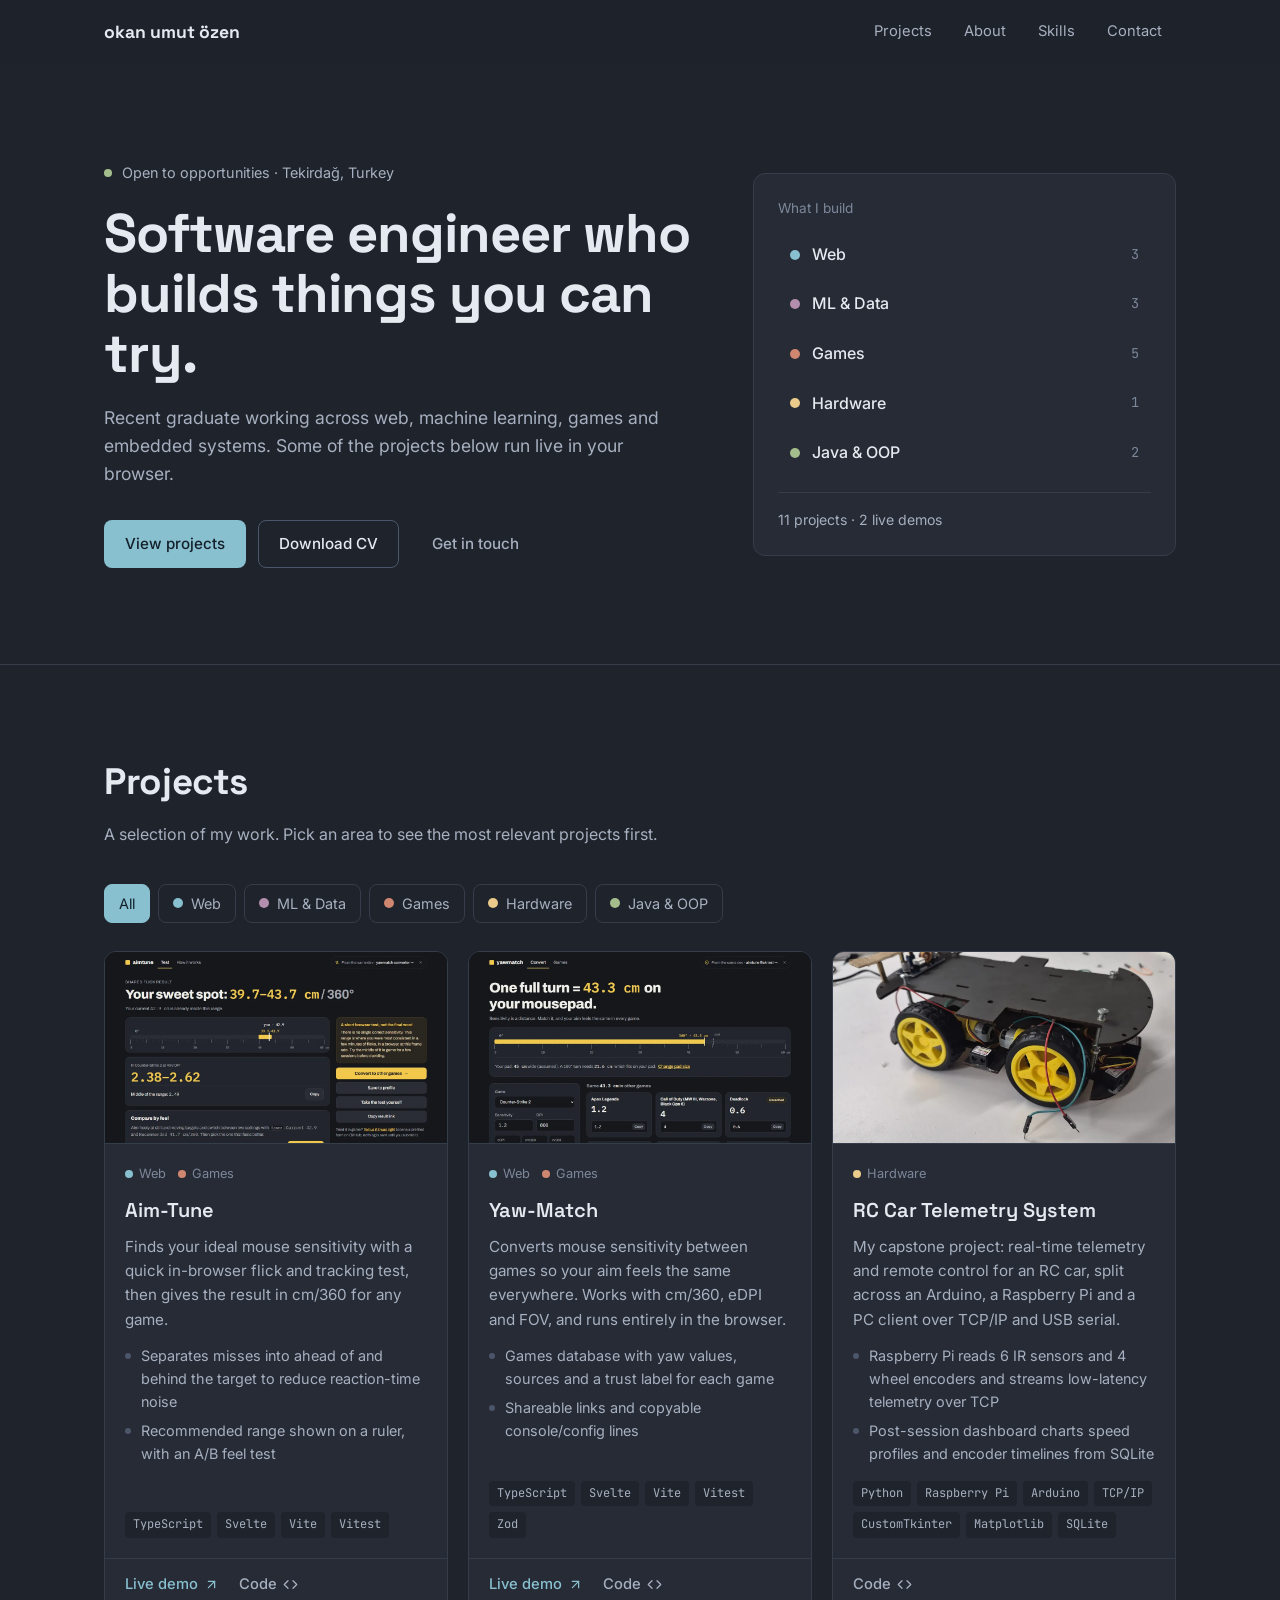
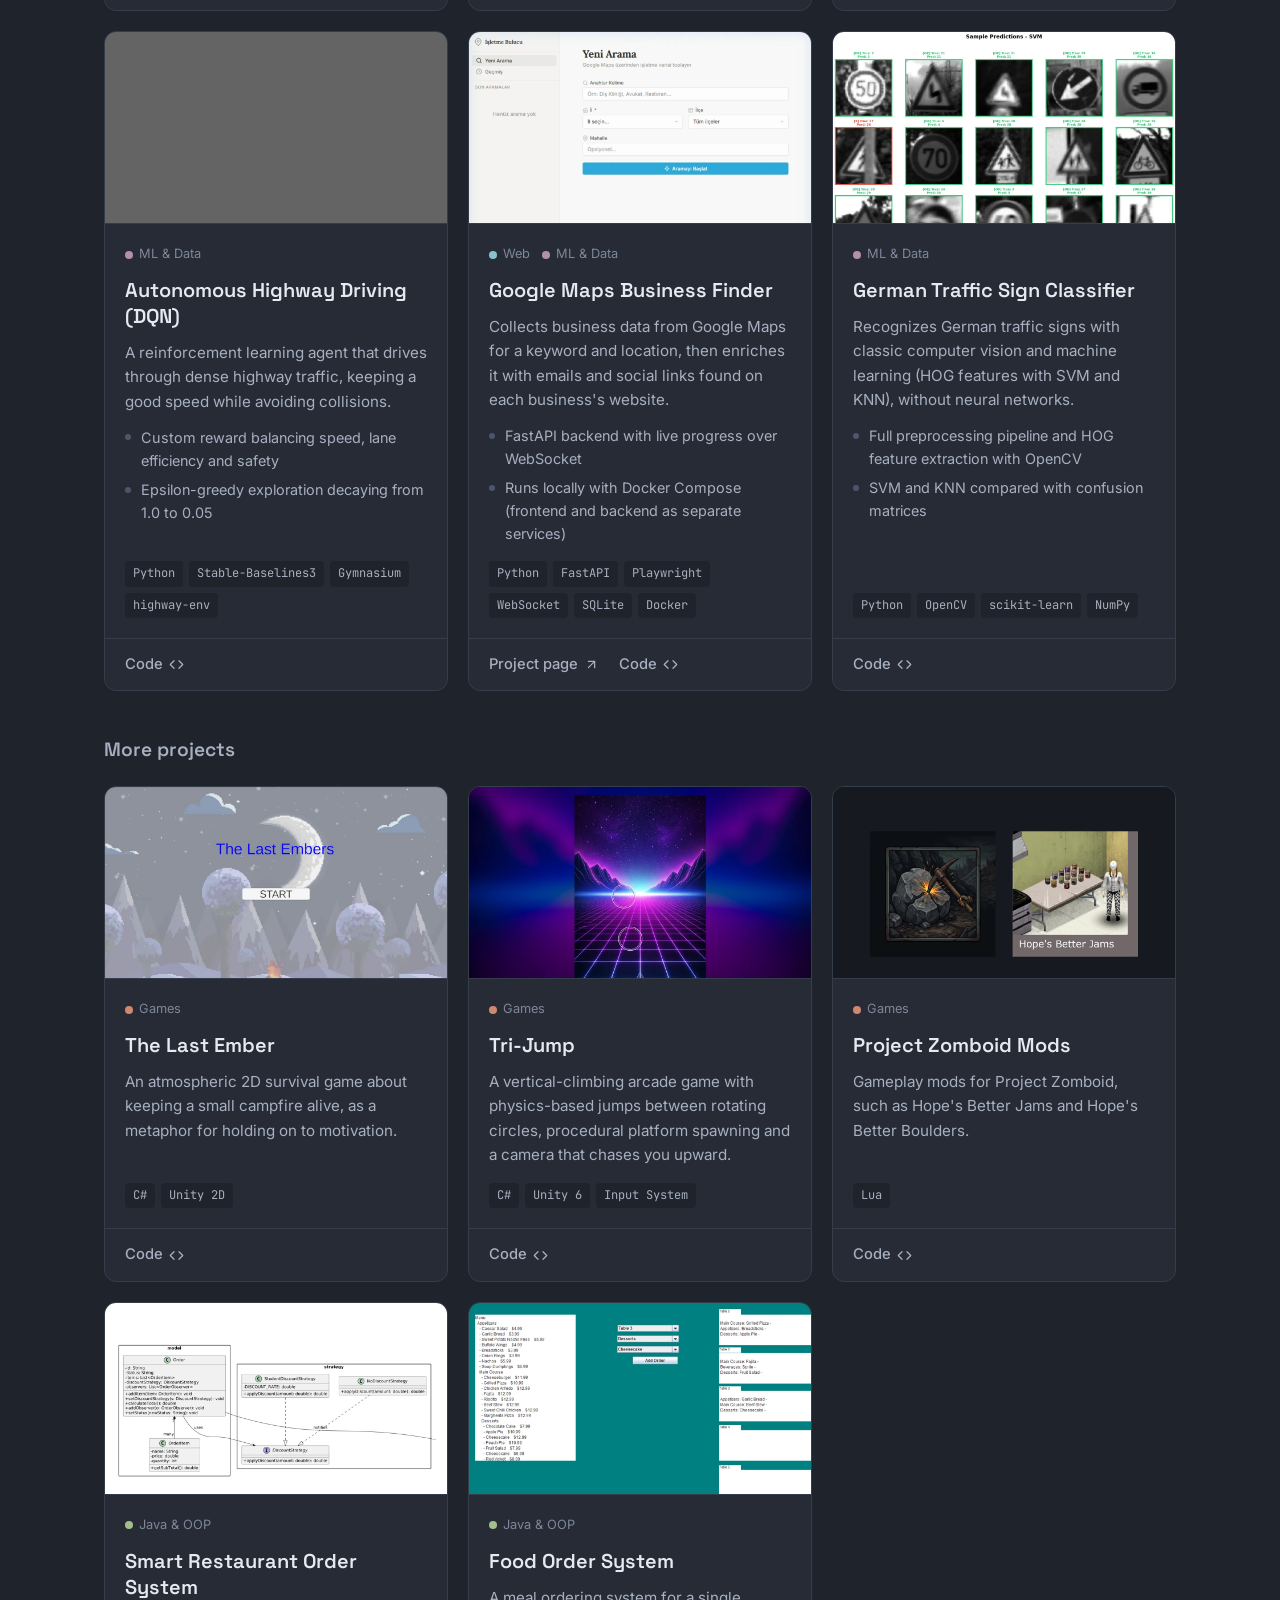
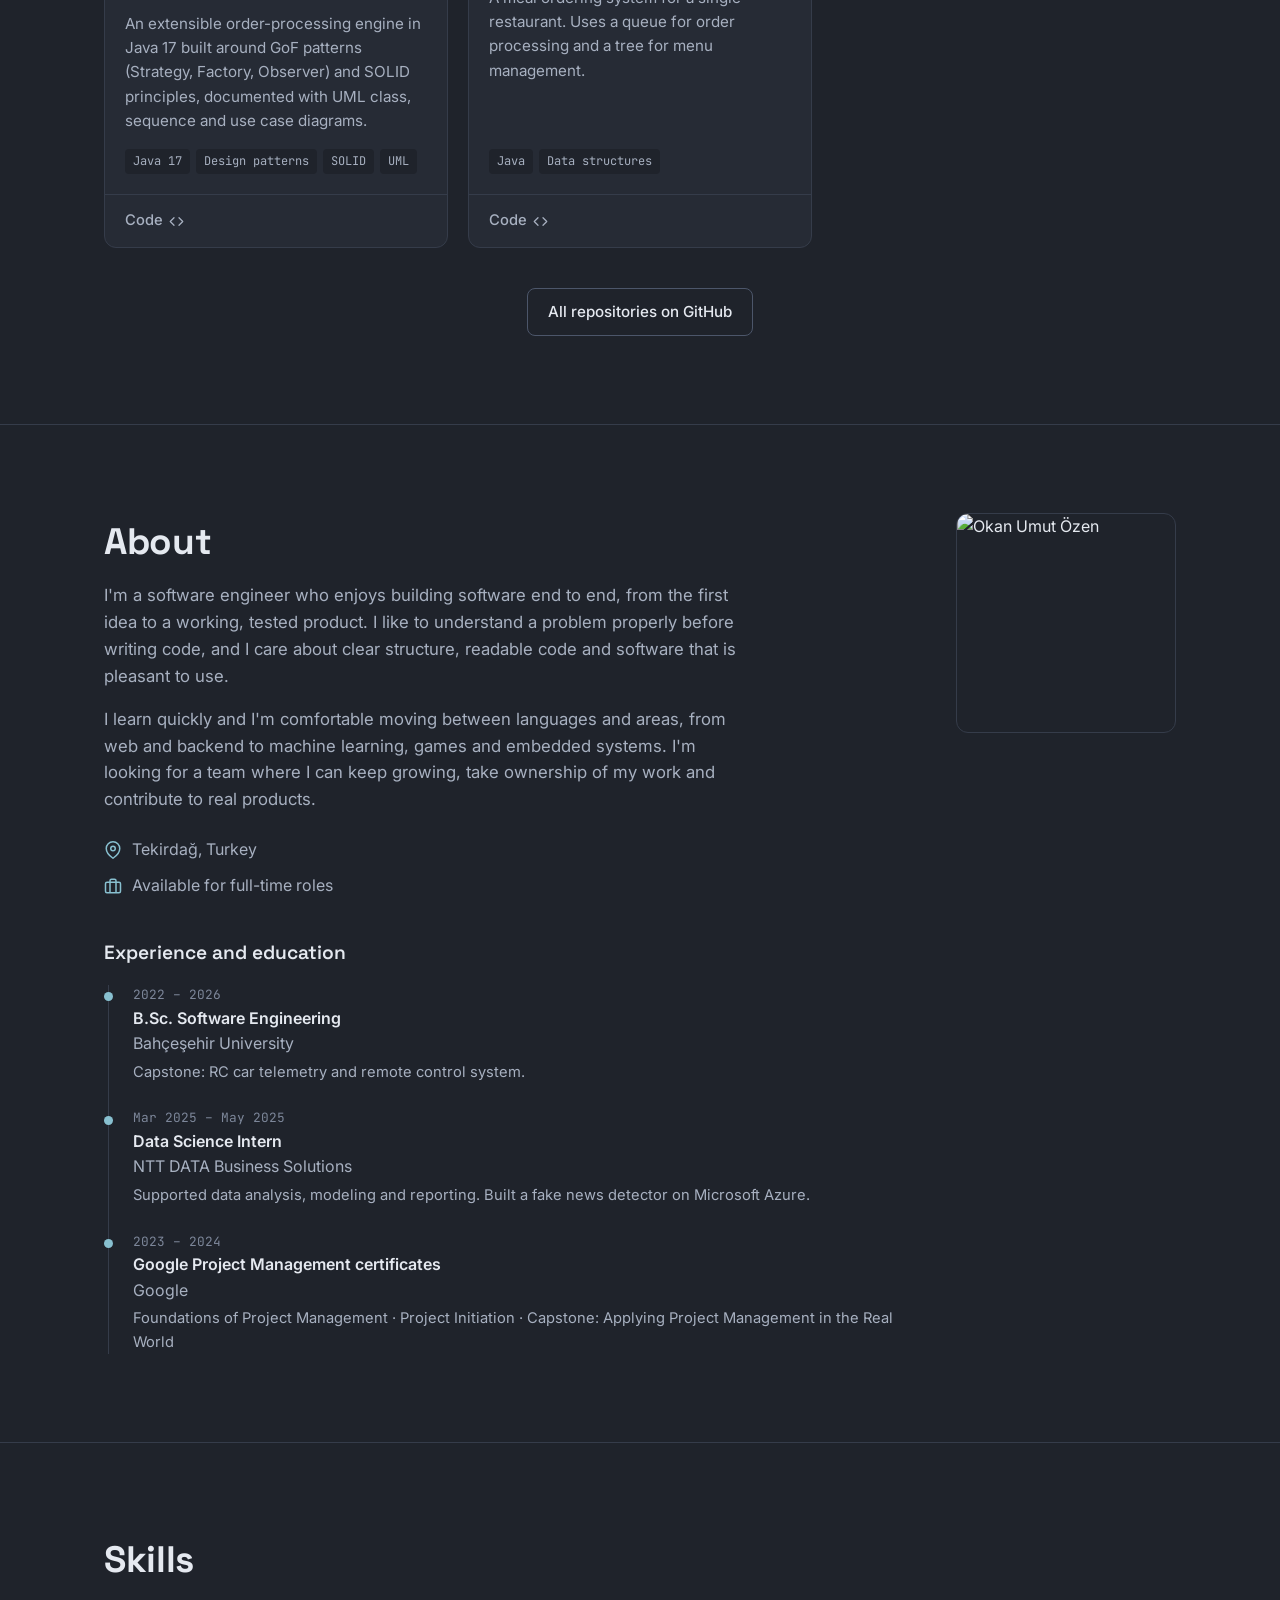
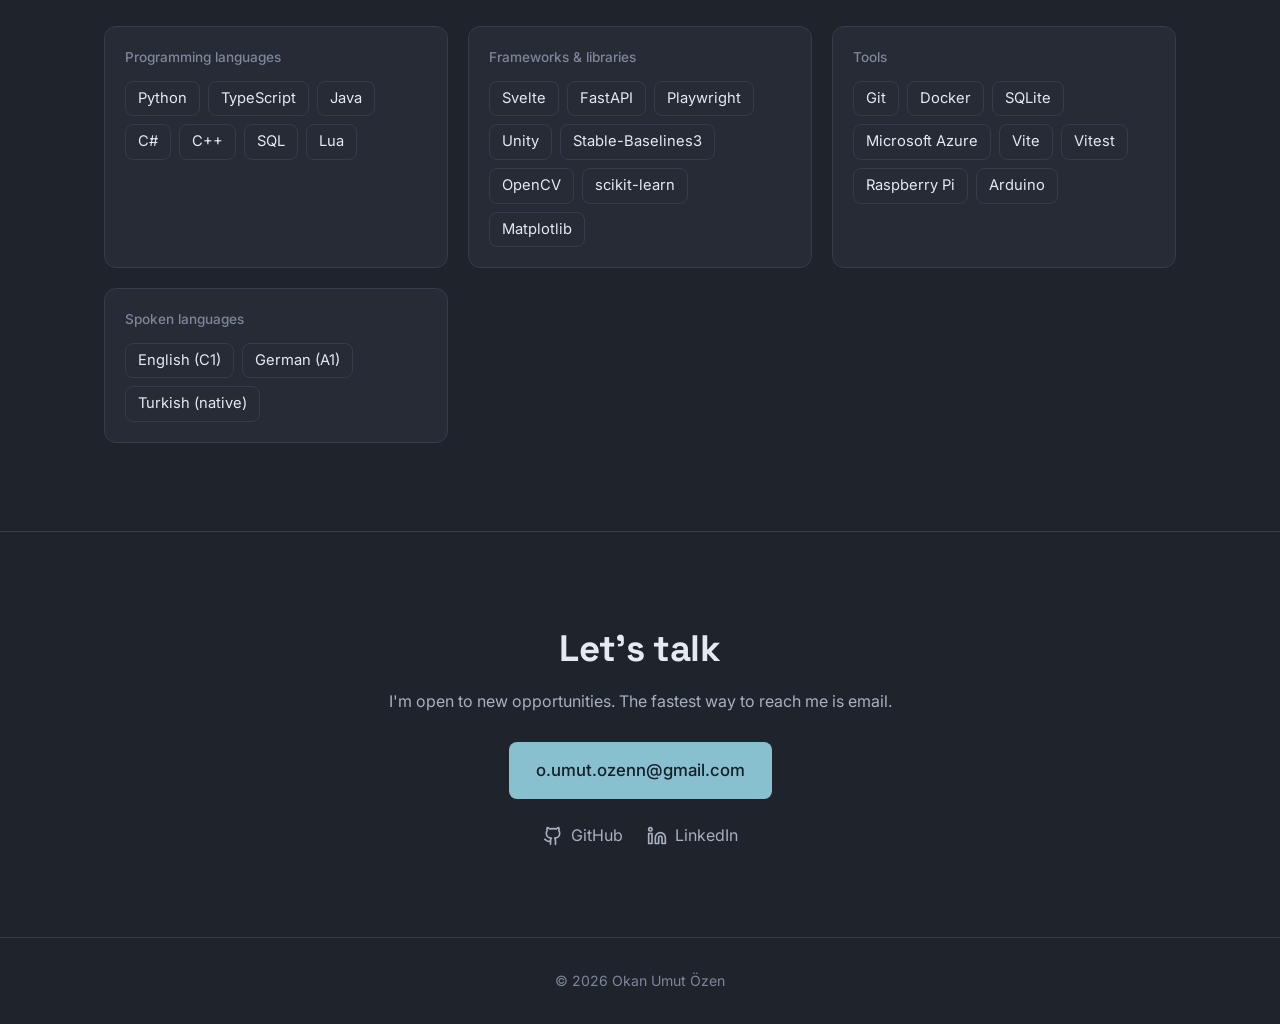
==== commit 05cb3e3d: "fix(nav): show full name in the logo" ====
--- a/index.html
+++ b/index.html
@@ -25,7 +25,7 @@
 
     <nav id="navbar" class="navbar">
         <div class="container nav-container">
-            <a href="#hero" class="nav-logo">umut özen</a>
+            <a href="#hero" class="nav-logo">okan umut özen</a>
             <ul class="nav-links" id="nav-links">
                 <li><a href="#projects" class="nav-link">Projects</a></li>
                 <li><a href="#about" class="nav-link">About</a></li>
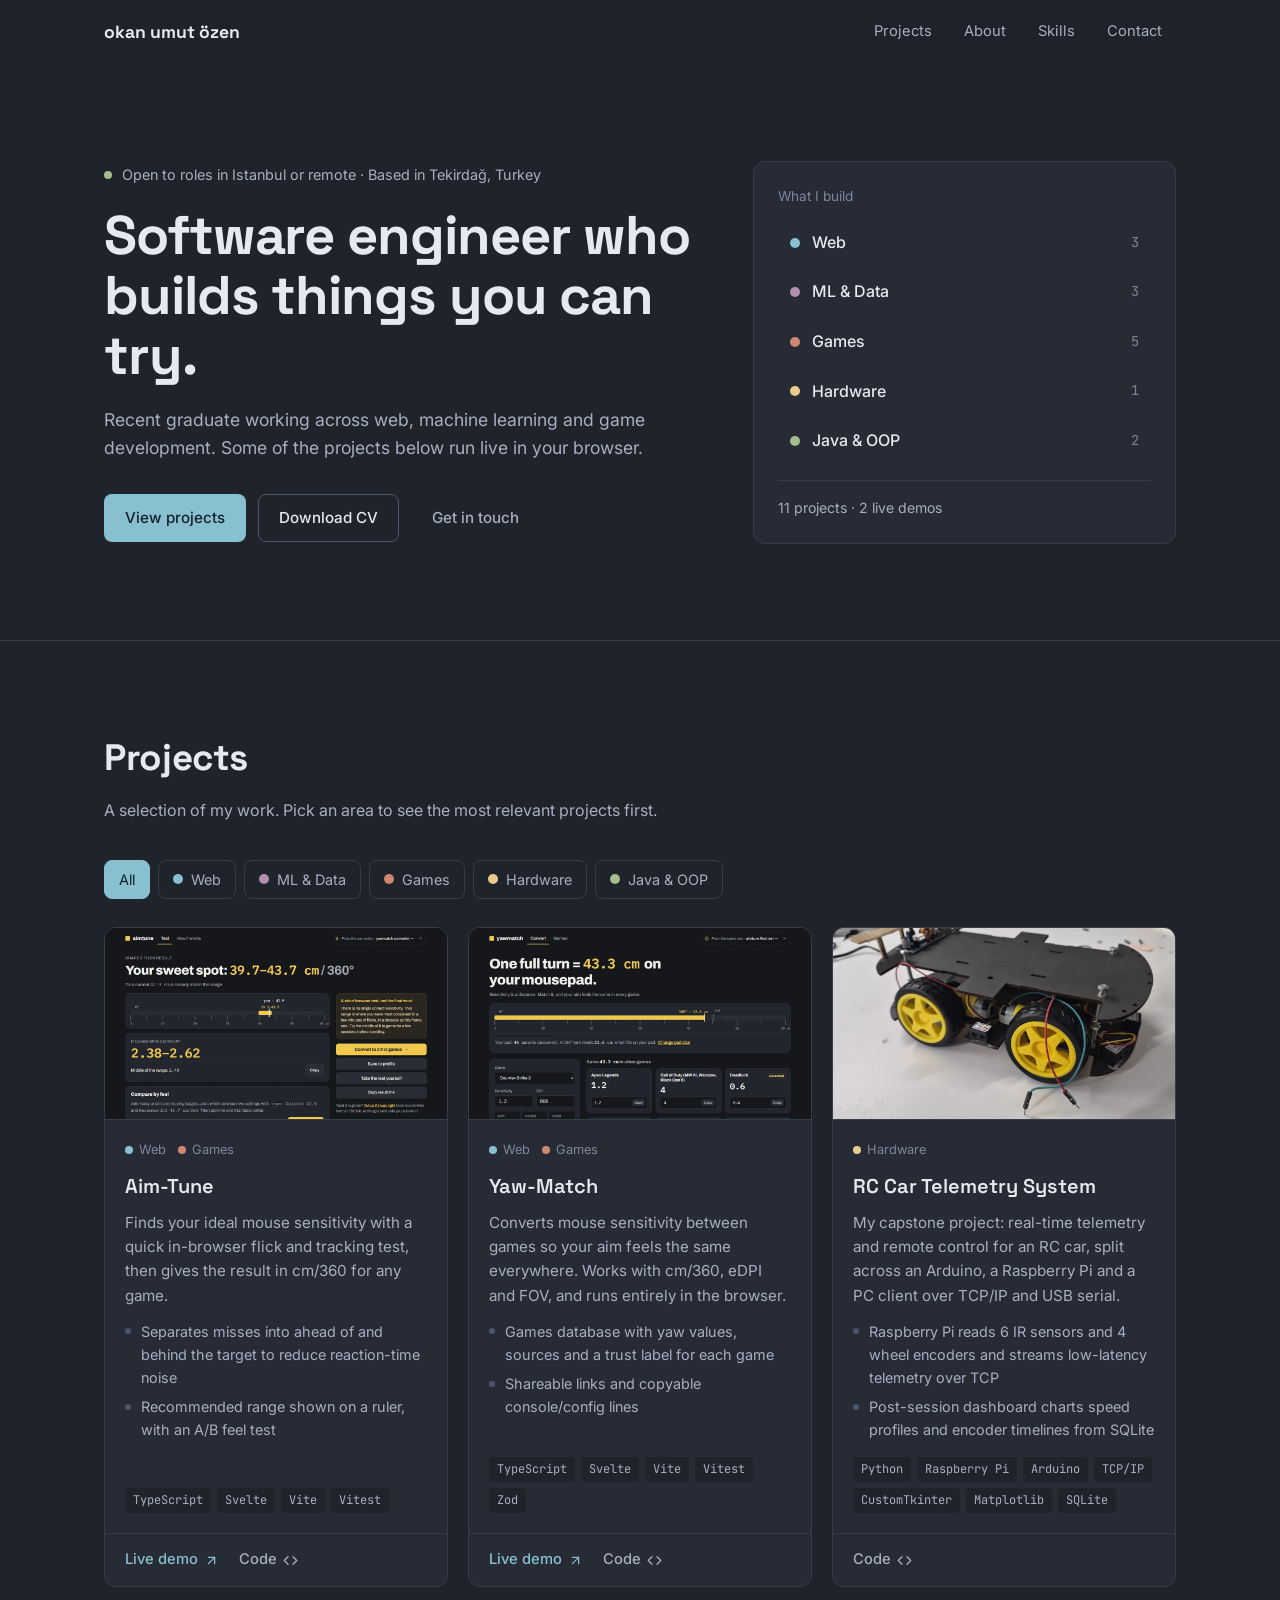
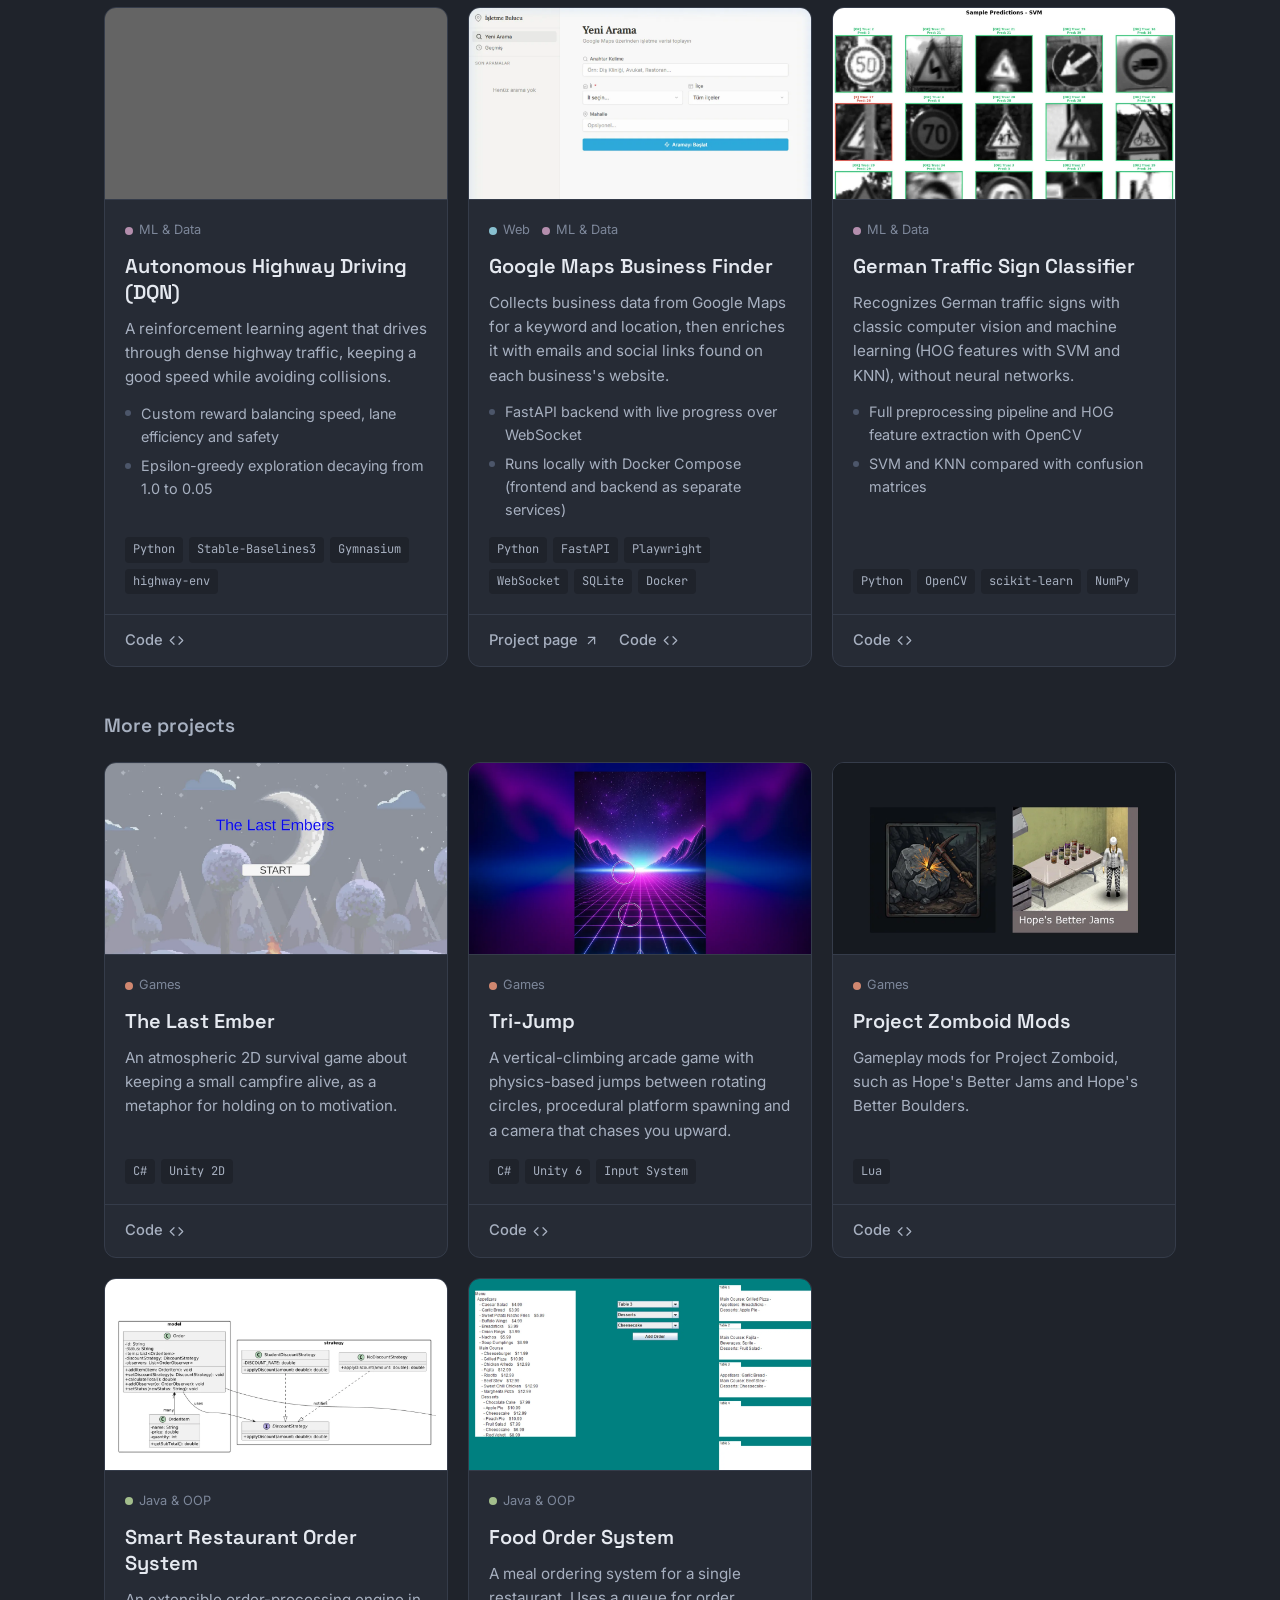
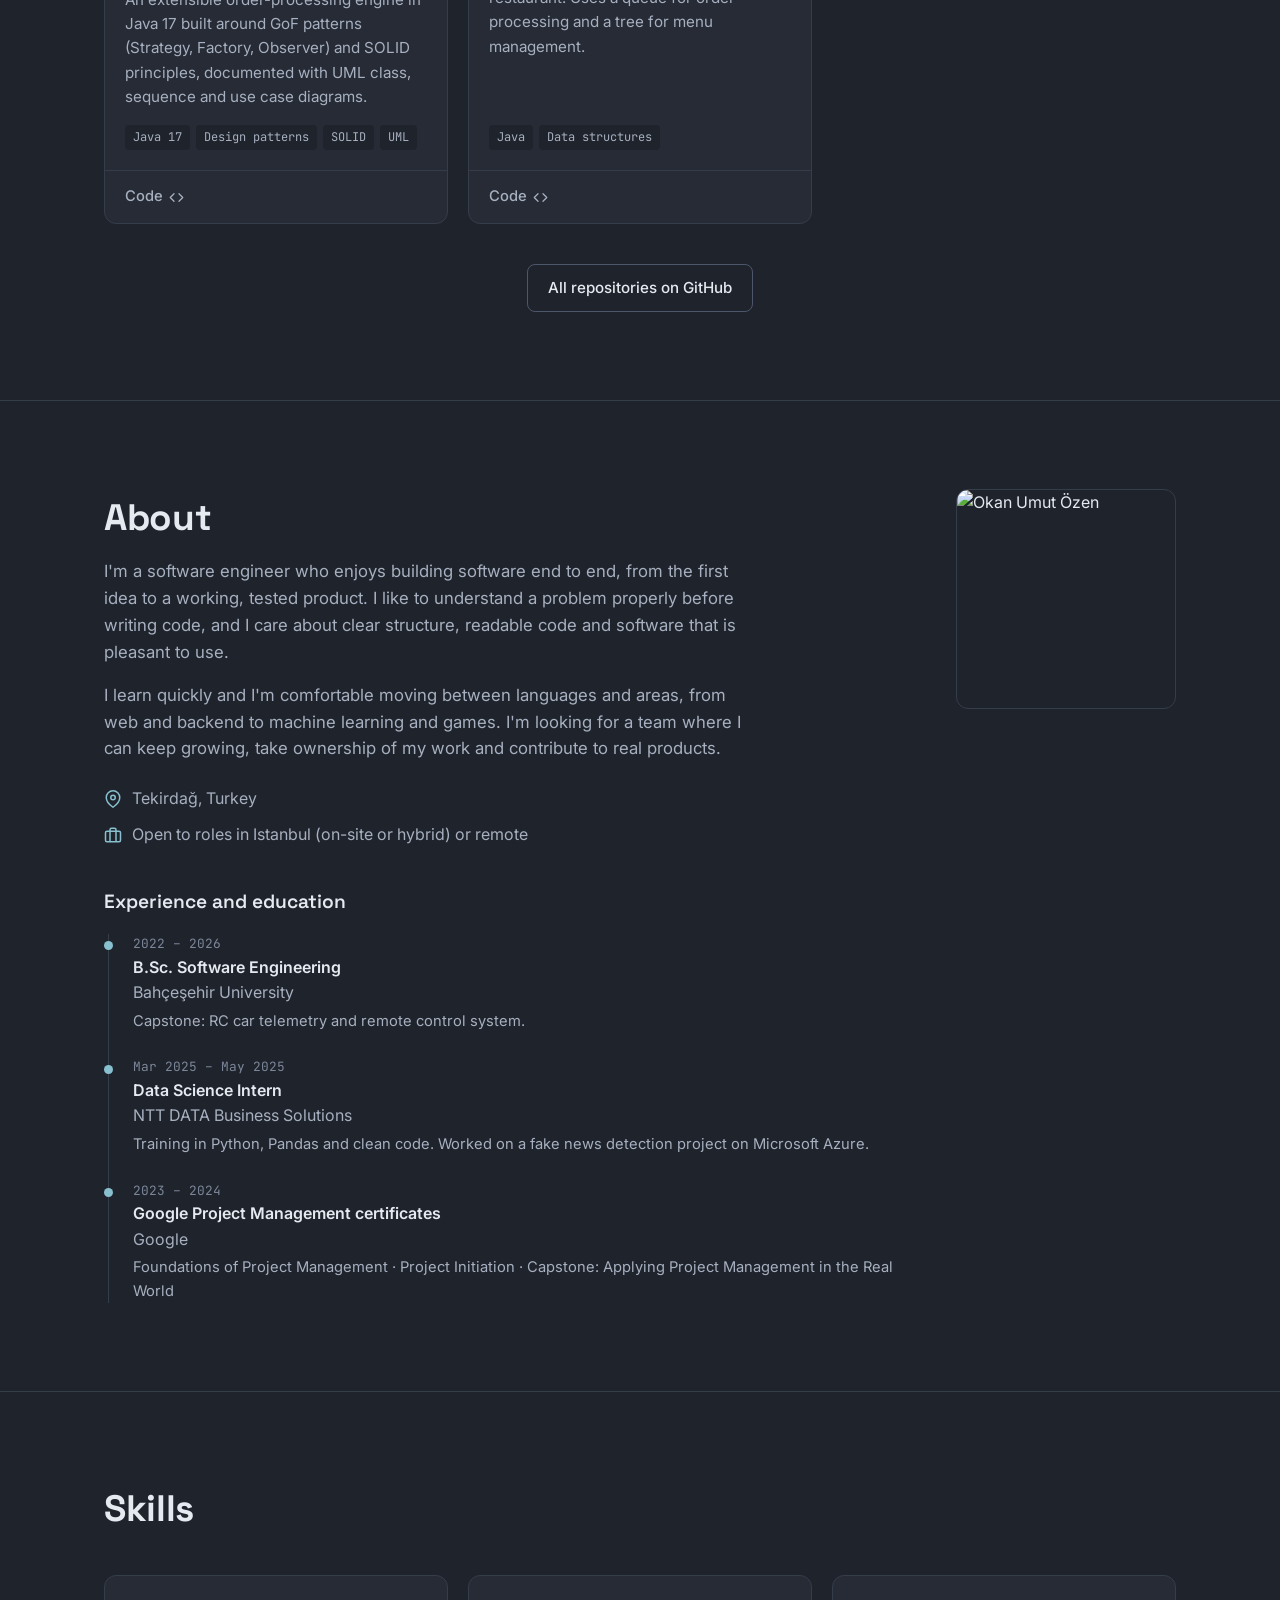
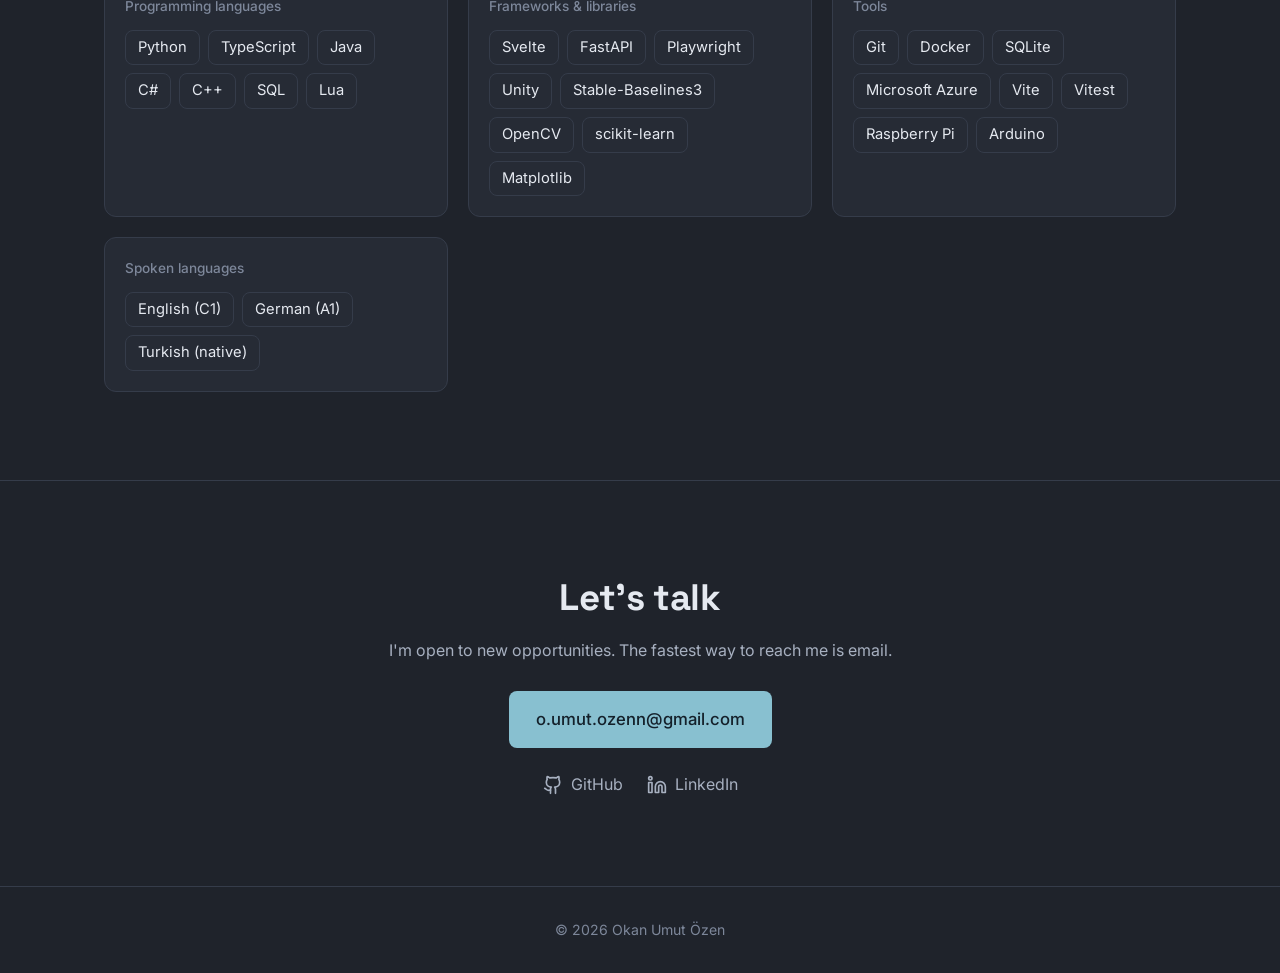
==== commit f2ab0ff7: "fix(content): describe focus areas accurately and update location - Replace "embedded systems" with " ====
--- a/index.html
+++ b/index.html
@@ -4,12 +4,12 @@
     <meta charset="UTF-8">
     <meta name="viewport" content="width=device-width, initial-scale=1.0">
     <title>Okan Umut Özen | Software Engineer</title>
-    <meta name="description" content="Okan Umut Özen, software engineer. Projects in web, machine learning, games and embedded systems, many of them live in the browser.">
+    <meta name="description" content="Okan Umut Özen, software engineer. Projects in web, machine learning and game development, two of them live in the browser.">
     <meta name="theme-color" content="#1f232b">
 
     <meta property="og:type" content="website">
     <meta property="og:title" content="Okan Umut Özen | Software Engineer">
-    <meta property="og:description" content="Projects in web, machine learning, games and embedded systems, many of them live in the browser.">
+    <meta property="og:description" content="Projects in web, machine learning and game development, two of them live in the browser.">
     <meta property="og:url" content="https://umut-hope.github.io/">
     <meta property="og:image" content="https://avatars.githubusercontent.com/u/166342077?v=4">
     <meta name="twitter:card" content="summary">
@@ -44,10 +44,10 @@
             <div class="hero-content">
                 <p class="hero-kicker">
                     <span class="status-dot" aria-hidden="true"></span>
-                    <span>Open to opportunities · <span id="hero-location">Tekirdağ, Turkey</span></span>
+                    <span>Open to roles in Istanbul or remote · Based in <span id="hero-location">Tekirdağ, Turkey</span></span>
                 </p>
                 <h1 class="hero-title" id="hero-headline">Software engineer who builds things you can try.</h1>
-                <p class="hero-intro" id="hero-intro">Recent graduate working across web, machine learning, games and embedded systems. Some of the projects below run live in your browser.</p>
+                <p class="hero-intro" id="hero-intro">Recent graduate working across web, machine learning and game development. Some of the projects below run live in your browser.</p>
                 <div class="hero-actions">
                     <a href="#projects" class="btn btn-primary">View projects</a>
                     <a href="#" id="cv-btn" class="btn btn-secondary" download hidden>Download CV</a>
@@ -102,7 +102,7 @@
                         </li>
                         <li>
                             <svg width="18" height="18" viewBox="0 0 24 24" fill="none" stroke="currentColor" stroke-width="2" aria-hidden="true"><rect x="2" y="7" width="20" height="14" rx="2"></rect><path d="M16 21V5a2 2 0 0 0-2-2h-4a2 2 0 0 0-2 2v16"></path></svg>
-                            <span>Available for full-time roles</span>
+                            <span>Open to roles in Istanbul (on-site or hybrid) or remote</span>
                         </li>
                     </ul>
                     <div id="timeline-wrap" hidden>
@@ -154,5 +154,7 @@
 
     <script src="config.js"></script>
     <script src="app.js"></script>
+    <!-- Privacy-friendly visit counter (no cookies) -->
+    <script data-goatcounter="https://umut-hope.goatcounter.com/count" async src="https://gc.zgo.at/count.js"></script>
 </body>
 </html>
